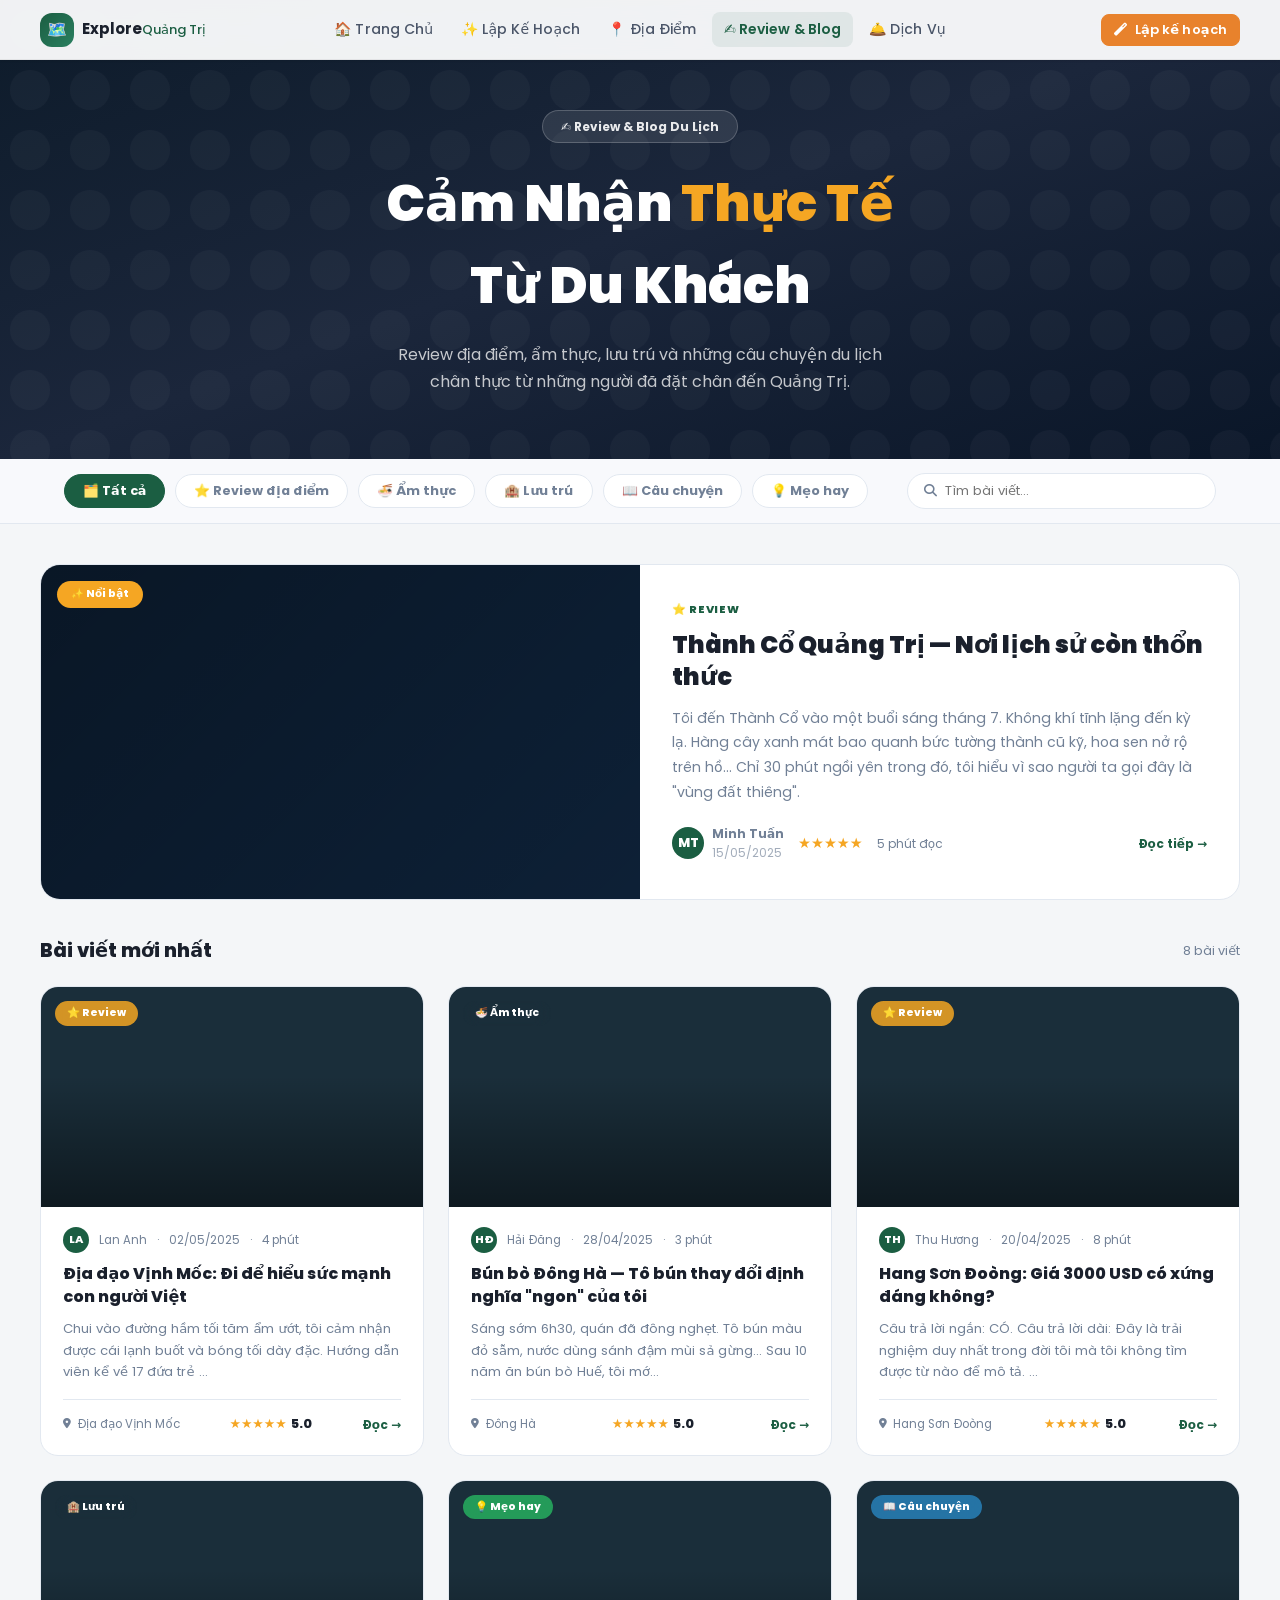
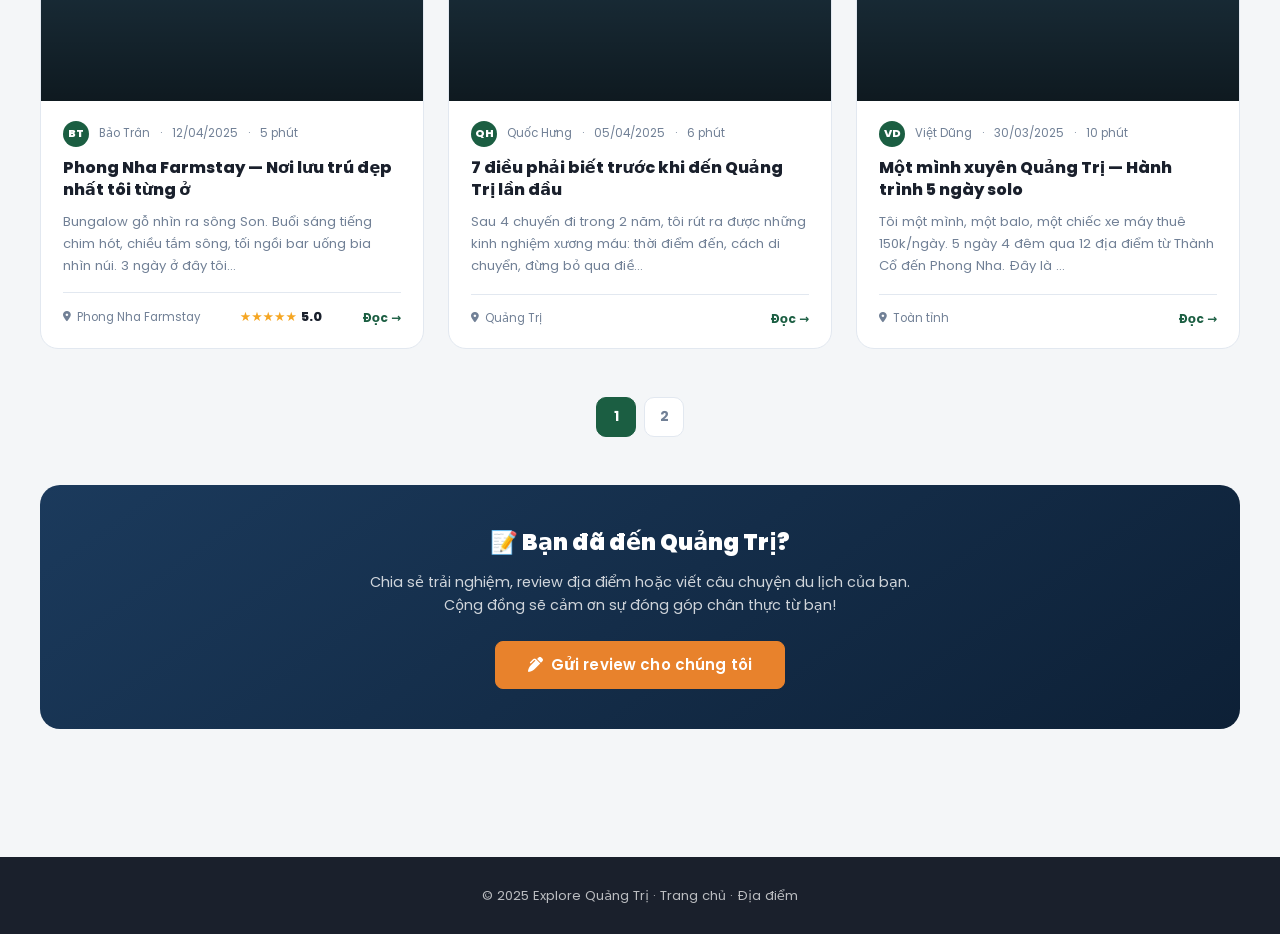
==== blog.html @ c4cea244 "version1" ====
<!DOCTYPE html>
<html lang="vi">
<head>
  <meta charset="UTF-8">
  <meta name="viewport" content="width=device-width, initial-scale=1.0">
  <title>Review & Blog Du Lịch Quảng Trị | Explore Quảng Trị</title>
  <meta name="description" content="Review thực tế và bài viết blog du lịch Quảng Trị: kinh nghiệm, cảm nhận địa điểm, ẩm thực, lưu trú từ du khách thực tế.">
  <link rel="stylesheet" href="https://cdnjs.cloudflare.com/ajax/libs/font-awesome/6.5.1/css/all.min.css">
  <link rel="stylesheet" href="css/style.css">
  <script src="js/navbar.js" defer></script>
  <style>
/* ── Page header ── */
.blog-hero {
  background: linear-gradient(160deg, #0d1b2a 0%, #1b263b 50%, #0a1628 100%);
  padding: 110px 0 64px; text-align: center; color: #fff; position: relative; overflow: hidden;
}
.blog-hero::before {
  content: ''; position: absolute; inset: 0;
  background: url("data:image/svg+xml,%3Csvg width='60' height='60' viewBox='0 0 60 60' xmlns='http://www.w3.org/2000/svg'%3E%3Cg fill='%23ffffff' fill-opacity='0.03'%3E%3Ccircle cx='30' cy='30' r='20'/%3E%3C/g%3E%3C/svg%3E");
}
.blog-hero-eyebrow {
  display: inline-flex; align-items: center; gap: 8px;
  background: rgba(255,255,255,.1); border: 1px solid rgba(255,255,255,.2);
  color: rgba(255,255,255,.9); padding: 6px 18px; border-radius: 100px;
  font-size: .75rem; font-weight: 700; margin-bottom: 20px; position: relative;
}
.blog-hero h1 { font-size: clamp(2rem, 5vw, 3.2rem); font-weight: 900; color: #fff; margin-bottom: 14px; position: relative; }
.blog-hero h1 em { font-style: normal; color: #f5a623; }
.blog-hero p { color: rgba(255,255,255,.75); font-size: 1rem; max-width: 520px; margin: 0 auto; line-height: 1.7; position: relative; }

/* ── Filter tabs ── */
.blog-filter-bar {
  position: sticky; top: 64px; z-index: 100;
  background: rgba(248,249,252,.97); backdrop-filter: blur(16px);
  border-bottom: 1px solid var(--c-border);
  padding: 14px 0;
}
.blog-filter-inner {
  display: flex; align-items: center; gap: 10px; flex-wrap: wrap;
  max-width: 1200px; margin: 0 auto; padding: 0 24px;
}
.blog-tab {
  padding: 7px 18px; border-radius: 100px;
  border: 1.5px solid var(--c-border); background: var(--c-surface);
  font-size: .8rem; font-weight: 700; color: var(--c-muted);
  cursor: pointer; font-family: var(--font); transition: all .18s;
}
.blog-tab:hover { border-color: var(--c-primary); color: var(--c-primary); }
.blog-tab.active { background: var(--c-primary); border-color: var(--c-primary); color: #fff; }
.blog-search {
  display: flex; align-items: center; gap: 8px;
  background: var(--c-surface); border: 1.5px solid var(--c-border);
  border-radius: 100px; padding: 7px 16px; margin-left: auto;
  min-width: 200px;
}
.blog-search i { color: var(--c-muted); font-size: .8rem; }
.blog-search input { border: none; background: none; outline: none; font-size: .82rem; font-family: var(--font); color: var(--c-text); width: 100%; }

/* ── Grid ── */
.blog-grid {
  display: grid;
  grid-template-columns: repeat(3, 1fr);
  gap: 24px;
}
@media (max-width:960px) { .blog-grid { grid-template-columns: repeat(2,1fr); } }
@media (max-width:560px)  { .blog-grid { grid-template-columns: 1fr; } }

/* ── Post card ── */
.blog-card {
  background: var(--c-surface); border-radius: 18px; overflow: hidden;
  border: 1.5px solid var(--c-border);
  display: flex; flex-direction: column;
  transition: transform .25s, box-shadow .25s, border-color .2s;
  cursor: pointer;
}
.blog-card:hover { transform: translateY(-5px); box-shadow: 0 16px 48px rgba(0,0,0,.12); border-color: var(--c-primary); }

.blog-card-img {
  position: relative; height: 220px; overflow: hidden; background: #1a2e3a;
}
.blog-card-img img {
  width: 100%; height: 100%; object-fit: cover;
  opacity: 0; transition: opacity .8s;
}
.blog-card-img img.loaded { opacity: 1; }
.blog-card-img .img-overlay {
  position: absolute; inset: 0;
  background: linear-gradient(to top, rgba(0,0,0,.45) 0%, transparent 60%);
}
.blog-card-type {
  position: absolute; top: 14px; left: 14px;
  font-size: .65rem; font-weight: 800; padding: 4px 12px; border-radius: 100px;
  backdrop-filter: blur(8px); color: #fff;
}
.blog-card-type.review { background: rgba(245,166,35,.85); }
.blog-card-type.blog   { background: rgba(41,128,185,.85); }
.blog-card-type.tip    { background: rgba(39,174,96,.85); }

.blog-card-body { padding: 20px 22px; flex: 1; display: flex; flex-direction: column; }
.blog-card-meta {
  display: flex; align-items: center; gap: 10px; margin-bottom: 10px;
  font-size: .72rem; color: var(--c-muted);
}
.blog-card-meta .author-avatar {
  width: 26px; height: 26px; border-radius: 50%;
  background: var(--c-primary); color: #fff;
  display: flex; align-items: center; justify-content: center;
  font-size: .7rem; font-weight: 800; flex-shrink: 0;
}
.blog-card-title { font-size: 1rem; font-weight: 800; line-height: 1.4; margin-bottom: 10px; color: var(--c-text); }
.blog-card-excerpt { font-size: .82rem; color: var(--c-muted); line-height: 1.65; flex: 1; }
.blog-card-footer {
  display: flex; align-items: center; justify-content: space-between;
  margin-top: 16px; padding-top: 14px; border-top: 1px solid var(--c-border);
}
.blog-card-dest {
  display: flex; align-items: center; gap: 6px;
  font-size: .72rem; color: var(--c-muted);
}
.blog-card-rating { display: flex; align-items: center; gap: 4px; }
.blog-card-stars { color: #f5a623; font-size: .8rem; }
.blog-card-score { font-size: .8rem; font-weight: 800; }
.blog-card-read { font-size: .75rem; font-weight: 700; color: var(--c-primary); }

/* ── Featured review (full-width) ── */
.blog-featured {
  background: var(--c-surface); border-radius: 20px; overflow: hidden;
  border: 1.5px solid var(--c-border); margin-bottom: 36px;
  display: grid; grid-template-columns: 1fr 1fr;
}
@media (max-width:680px) { .blog-featured { grid-template-columns: 1fr; } }
.blog-featured-img { position: relative; min-height: 320px; overflow: hidden; background: #0d2036; }
.blog-featured-img img { width: 100%; height: 100%; object-fit: cover; opacity: 0; transition: opacity .8s; }
.blog-featured-img img.loaded { opacity: 1; }
.blog-featured-img .img-overlay { position: absolute; inset: 0; background: linear-gradient(135deg, rgba(0,0,0,.3), transparent); }
.blog-featured-badge {
  position: absolute; top: 16px; left: 16px;
  background: #f5a623; color: #fff; font-size: .65rem; font-weight: 800;
  padding: 5px 14px; border-radius: 100px;
}
.blog-featured-body { padding: 36px 32px; display: flex; flex-direction: column; justify-content: center; }
.blog-featured-type { font-size: .7rem; font-weight: 800; color: var(--c-primary); text-transform: uppercase; letter-spacing: .06em; margin-bottom: 10px; }
.blog-featured-title { font-size: 1.5rem; font-weight: 900; line-height: 1.3; margin-bottom: 14px; }
.blog-featured-excerpt { font-size: .88rem; color: var(--c-muted); line-height: 1.75; margin-bottom: 20px; }
.blog-featured-meta { display: flex; align-items: center; gap: 14px; font-size: .75rem; color: var(--c-muted); }
.blog-featured-author { display: flex; align-items: center; gap: 8px; }
.blog-featured-author .av {
  width: 32px; height: 32px; border-radius: 50%;
  background: var(--c-primary); color: #fff;
  display: flex; align-items: center; justify-content: center;
  font-size: .8rem; font-weight: 800;
}
.blog-featured-stars { color: #f5a623; font-size: .9rem; }

/* ── Write review CTA ── */
.write-review-box {
  background: linear-gradient(145deg, #1b3a5c, #0d2036);
  border-radius: 20px; padding: 40px 36px; text-align: center; color: #fff;
  margin-top: 48px;
}
.write-review-box h3 { font-size: 1.4rem; font-weight: 900; margin-bottom: 10px; }
.write-review-box p { opacity: .8; font-size: .9rem; margin-bottom: 24px; line-height: 1.6; }
.write-review-box .btn { min-width: 180px; justify-content: center; }

/* ── Pagination ── */
.blog-pagination {
  display: flex; align-items: center; justify-content: center; gap: 8px;
  margin-top: 48px;
}
.page-btn {
  width: 40px; height: 40px; border-radius: 10px;
  border: 1.5px solid var(--c-border); background: var(--c-surface);
  font-size: .85rem; font-weight: 700; cursor: pointer;
  display: flex; align-items: center; justify-content: center;
  color: var(--c-muted); font-family: var(--font); transition: all .18s;
}
.page-btn:hover, .page-btn.active { background: var(--c-primary); border-color: var(--c-primary); color: #fff; }
  </style>
</head>
<body class="page-normal">


<!-- HERO -->
<div class="blog-hero">
  <div class="blog-hero-eyebrow">✍️ Review & Blog Du Lịch</div>
  <h1>Cảm Nhận <em>Thực Tế</em><br>Từ Du Khách</h1>
  <p>Review địa điểm, ẩm thực, lưu trú và những câu chuyện du lịch chân thực từ những người đã đặt chân đến Quảng Trị.</p>
</div>

<!-- FILTER BAR -->
<div class="blog-filter-bar">
  <div class="blog-filter-inner">
    <button class="blog-tab active" data-type="all">🗂️ Tất cả</button>
    <button class="blog-tab" data-type="review">⭐ Review địa điểm</button>
    <button class="blog-tab" data-type="food">🍜 Ẩm thực</button>
    <button class="blog-tab" data-type="stay">🏨 Lưu trú</button>
    <button class="blog-tab" data-type="blog">📖 Câu chuyện</button>
    <button class="blog-tab" data-type="tip">💡 Mẹo hay</button>
    <div class="blog-search">
      <i class="fas fa-search"></i>
      <input type="text" id="blogSearch" placeholder="Tìm bài viết...">
    </div>
  </div>
</div>

<!-- CONTENT -->
<div class="container section" style="padding-top:40px;">

  <!-- Featured -->
  <div class="blog-featured" id="blogFeatured"></div>

  <!-- Grid heading -->
  <div style="display:flex;align-items:center;justify-content:space-between;margin-bottom:20px;">
    <h2 style="font-size:1.2rem;font-weight:800;">Bài viết mới nhất</h2>
    <span id="blogCount" style="font-size:.8rem;color:var(--c-muted);"></span>
  </div>

  <!-- Grid -->
  <div class="blog-grid" id="blogGrid"></div>

  <!-- Pagination -->
  <div class="blog-pagination" id="blogPagination"></div>

  <!-- Write review CTA -->
  <div class="write-review-box">
    <h3>📝 Bạn đã đến Quảng Trị?</h3>
    <p>Chia sẻ trải nghiệm, review địa điểm hoặc viết câu chuyện du lịch của bạn.<br>Cộng đồng sẽ cảm ơn sự đóng góp chân thực từ bạn!</p>
    <a href="https://zalo.me/0337788044" target="_blank" class="btn btn-accent btn-lg">
      <i class="fas fa-pen-alt"></i> Gửi review cho chúng tôi
    </a>
  </div>
</div>

<!-- FOOTER -->
<footer style="background:var(--c-text);color:rgba(255,255,255,.7);text-align:center;padding:28px;font-size:.82rem;margin-top:48px;">
  <div>© 2025 Explore Quảng Trị ·
    <a href="index.html" style="color:rgba(255,255,255,.7);">Trang chủ</a> ·
    <a href="destinations.html" style="color:rgba(255,255,255,.7);">Địa điểm</a>
  </div>
</footer>

<script src="js/data.js"></script>
<script>
// ── Sample blog/review data ───────────────────────────────
const POSTS = [
  {
    id: 1, type: 'review', featured: true,
    title: 'Thành Cổ Quảng Trị — Nơi lịch sử còn thổn thức',
    excerpt: 'Tôi đến Thành Cổ vào một buổi sáng tháng 7. Không khí tĩnh lặng đến kỳ lạ. Hàng cây xanh mát bao quanh bức tường thành cũ kỹ, hoa sen nở rộ trên hồ... Chỉ 30 phút ngồi yên trong đó, tôi hiểu vì sao người ta gọi đây là "vùng đất thiêng".',
    dest: 'Thành Cổ Quảng Trị', destId: 1,
    author: 'Minh Tuấn', authorInitial: 'MT',
    date: '15/05/2025', readTime: '5 phút',
    rating: 5,
    img: 'https://images.unsplash.com/photo-1578662996442-48f60103fc96?w=800&q=80',
    tags: ['lịch sử', 'tâm linh', 'quảng trị'],
  },
  {
    id: 2, type: 'review', featured: false,
    title: 'Địa đạo Vịnh Mốc: Đi để hiểu sức mạnh con người Việt',
    excerpt: 'Chui vào đường hầm tối tăm ẩm ướt, tôi cảm nhận được cái lạnh buốt và bóng tối dày đặc. Hướng dẫn viên kể về 17 đứa trẻ được sinh ra ở đây — tôi không kiềm được xúc động.',
    dest: 'Địa đạo Vịnh Mốc', destId: 3,
    author: 'Lan Anh', authorInitial: 'LA',
    date: '02/05/2025', readTime: '4 phút',
    rating: 5,
    img: 'https://images.unsplash.com/photo-1559827260-dc66d52bef19?w=800&q=80',
    tags: ['địa đạo', 'chiến tranh', 'lịch sử'],
  },
  {
    id: 3, type: 'food', featured: false,
    title: 'Bún bò Đông Hà — Tô bún thay đổi định nghĩa "ngon" của tôi',
    excerpt: 'Sáng sớm 6h30, quán đã đông nghẹt. Tô bún màu đỏ sẫm, nước dùng sánh đậm mùi sả gừng... Sau 10 năm ăn bún bò Huế, tôi mới biết Quảng Trị có phong cách riêng ngon không kém.',
    dest: 'Đông Hà', destId: null,
    author: 'Hải Đăng', authorInitial: 'HĐ',
    date: '28/04/2025', readTime: '3 phút',
    rating: 5,
    img: 'https://images.unsplash.com/photo-1569050467447-ce54b3bbc37d?w=800&q=80',
    tags: ['ẩm thực', 'bún bò', 'đông hà'],
  },
  {
    id: 4, type: 'review', featured: false,
    title: 'Hang Sơn Đoòng: Giá 3000 USD có xứng đáng không?',
    excerpt: 'Câu trả lời ngắn: CÓ. Câu trả lời dài: Đây là trải nghiệm duy nhất trong đời tôi mà tôi không tìm được từ nào để mô tả. Khi đứng dưới "mây trong lòng đất" nhìn lên lỗ thủng trần hang — tôi khóc.',
    dest: 'Hang Sơn Đoòng', destId: 19,
    author: 'Thu Hương', authorInitial: 'TH',
    date: '20/04/2025', readTime: '8 phút',
    rating: 5,
    img: 'https://images.unsplash.com/photo-1518173946687-a4c8892bbd9f?w=800&q=80',
    tags: ['sơn đoòng', 'hang động', 'quảng bình'],
  },
  {
    id: 5, type: 'stay', featured: false,
    title: 'Phong Nha Farmstay — Nơi lưu trú đẹp nhất tôi từng ở',
    excerpt: 'Bungalow gỗ nhìn ra sông Son. Buổi sáng tiếng chim hót, chiều tắm sông, tối ngồi bar uống bia nhìn núi. 3 ngày ở đây tôi quên mất mình đang "đi du lịch" — cảm giác như về nhà.',
    dest: 'Phong Nha Farmstay', destId: 17,
    author: 'Bảo Trân', authorInitial: 'BT',
    date: '12/04/2025', readTime: '5 phút',
    rating: 5,
    img: 'https://images.unsplash.com/photo-1464822759023-fed622ff2c3b?w=800&q=80',
    tags: ['lưu trú', 'ecolodge', 'phong nha'],
  },
  {
    id: 6, type: 'tip', featured: false,
    title: '7 điều phải biết trước khi đến Quảng Trị lần đầu',
    excerpt: 'Sau 4 chuyến đi trong 2 năm, tôi rút ra được những kinh nghiệm xương máu: thời điểm đến, cách di chuyển, đừng bỏ qua điều gì, và quan trọng nhất — hãy thuê hướng dẫn viên địa phương.',
    dest: 'Quảng Trị', destId: null,
    author: 'Quốc Hưng', authorInitial: 'QH',
    date: '05/04/2025', readTime: '6 phút',
    rating: null,
    img: 'https://images.unsplash.com/photo-1506905925346-21bda4d32df4?w=800&q=80',
    tags: ['mẹo', 'kinh nghiệm', 'lần đầu'],
  },
  {
    id: 7, type: 'blog', featured: false,
    title: 'Một mình xuyên Quảng Trị — Hành trình 5 ngày solo',
    excerpt: 'Tôi một mình, một balo, một chiếc xe máy thuê 150k/ngày. 5 ngày 4 đêm qua 12 địa điểm từ Thành Cổ đến Phong Nha. Đây là câu chuyện của tôi.',
    dest: 'Toàn tỉnh', destId: null,
    author: 'Việt Dũng', authorInitial: 'VD',
    date: '30/03/2025', readTime: '10 phút',
    rating: null,
    img: 'https://images.unsplash.com/photo-1519046904884-53103b34b206?w=800&q=80',
    tags: ['solo travel', 'xe máy', 'hành trình'],
  },
  {
    id: 8, type: 'review', featured: false,
    title: 'Biển Cửa Tùng buổi sáng — Đẹp hơn mọi bức ảnh',
    excerpt: 'Tôi đến lúc 5h45 sáng. Bầu trời còn chưa sáng hẳn. Cát hồng nhạt, sóng êm, tuyệt không một bóng người. Đó là 45 phút yên bình nhất tôi từng có trong một chuyến du lịch.',
    dest: 'Biển Cửa Tùng', destId: 10,
    author: 'Ngọc Mai', authorInitial: 'NM',
    date: '22/03/2025', readTime: '3 phút',
    rating: 5,
    img: 'https://images.unsplash.com/photo-1507525428034-b723cf961d3e?w=800&q=80',
    tags: ['biển', 'cửa tùng', 'bình minh'],
  },
  {
    id: 9, type: 'food', featured: false,
    title: 'Hải sản Cửa Việt — Tươi ngon theo đúng nghĩa đen',
    excerpt: 'Con tôm vừa ra khỏi lồng là đã lên bàn. Cua ghẹ giá rẻ bằng 1/3 Hà Nội. Ăn xong mà tay còn dính mùi biển thơm phức — đó mới là hải sản thật sự.',
    dest: 'Cửa Việt', destId: null,
    author: 'Thanh Bình', authorInitial: 'TB',
    date: '15/03/2025', readTime: '4 phút',
    rating: 5,
    img: 'https://images.unsplash.com/photo-1533777857889-4be7c70b33f7?w=800&q=80',
    tags: ['hải sản', 'cửa việt', 'ẩm thực'],
  },
];

const TYPE_LABELS = {
  review: '⭐ Review', food: '🍜 Ẩm thực',
  stay: '🏨 Lưu trú', blog: '📖 Câu chuyện', tip: '💡 Mẹo hay',
};

let activeType = 'all', searchQ = '', currentPage = 1;
const PER_PAGE = 6;

function getFiltered() {
  let posts = POSTS.filter(p => !p.featured || activeType !== 'all'); // featured shown separately
  if (activeType !== 'all') posts = POSTS.filter(p => p.type === activeType);
  if (searchQ) posts = posts.filter(p =>
    p.title.toLowerCase().includes(searchQ) ||
    p.excerpt.toLowerCase().includes(searchQ) ||
    p.dest.toLowerCase().includes(searchQ) ||
    p.tags.some(t => t.includes(searchQ))
  );
  return posts;
}

function renderFeatured() {
  const featured = POSTS.find(p => p.featured && (activeType === 'all' || p.type === activeType));
  const el = document.getElementById('blogFeatured');
  if (!featured || searchQ) { el.hidden = true; return; }
  el.hidden = false;
  el.onclick = () => location.href = `post.html?id=${featured.id}`;
  el.style.cursor = 'pointer';
  el.innerHTML = `
    <div class="blog-featured-img">
      <img src="${featured.img}" alt="${featured.title}" loading="lazy" onload="this.classList.add('loaded')" onerror="this.remove()">
      <div class="img-overlay"></div>
      <div class="blog-featured-badge">✨ Nổi bật</div>
    </div>
    <div class="blog-featured-body">
      <div class="blog-featured-type">${TYPE_LABELS[featured.type] || featured.type}</div>
      <h2 class="blog-featured-title">${featured.title}</h2>
      <p class="blog-featured-excerpt">${featured.excerpt}</p>
      <div class="blog-featured-meta">
        <div class="blog-featured-author">
          <div class="av">${featured.authorInitial}</div>
          <div><strong>${featured.author}</strong><br><span style="opacity:.65;">${featured.date}</span></div>
        </div>
        ${featured.rating ? `<div class="blog-featured-stars">${'★'.repeat(featured.rating)}</div>` : ''}
        <span>${featured.readTime} đọc</span>
        <a href="post.html?id=${featured.id}" style="margin-left:auto;color:var(--c-primary);font-weight:700;">Đọc tiếp →</a>
      </div>
    </div>`;
}

function renderGrid() {
  const list = getFiltered();
  const nonFeatured = activeType === 'all' ? list.filter(p => !p.featured) : list;
  const total = nonFeatured.length;
  const paged = nonFeatured.slice((currentPage-1)*PER_PAGE, currentPage*PER_PAGE);

  document.getElementById('blogCount').textContent = `${total} bài viết`;

  const grid = document.getElementById('blogGrid');
  grid.innerHTML = paged.map(p => `
    <a class="blog-card" href="post.html?id=${p.id}" style="text-decoration:none;color:inherit;">
      <div class="blog-card-img">
        <img src="${p.img}" alt="" loading="lazy" onload="this.classList.add('loaded')" onerror="this.remove()">
        <div class="img-overlay"></div>
        <span class="blog-card-type ${p.type}">${TYPE_LABELS[p.type] || p.type}</span>
      </div>
      <div class="blog-card-body">
        <div class="blog-card-meta">
          <div class="author-avatar">${p.authorInitial}</div>
          <span>${p.author}</span>
          <span>·</span>
          <span>${p.date}</span>
          <span>·</span>
          <span>${p.readTime}</span>
        </div>
        <h3 class="blog-card-title">${p.title}</h3>
        <p class="blog-card-excerpt">${p.excerpt.slice(0,120)}…</p>
        <div class="blog-card-footer">
          <div class="blog-card-dest"><i class="fas fa-map-marker-alt" style="font-size:.65rem;"></i> ${p.dest}</div>
          ${p.rating ? `<div class="blog-card-rating"><span class="blog-card-stars">${'★'.repeat(p.rating)}</span><span class="blog-card-score">${p.rating}.0</span></div>` : ''}
          <span class="blog-card-read">Đọc →</span>
        </div>
      </div>
    </a>`).join('') ||
    `<div style="grid-column:1/-1;text-align:center;padding:60px;color:var(--c-muted);">
      <div style="font-size:2.5rem;margin-bottom:12px;">🔍</div>
      <p>Không tìm thấy bài viết phù hợp</p>
    </div>`;

  // Pagination
  const pages = Math.ceil(total / PER_PAGE);
  const pag = document.getElementById('blogPagination');
  pag.innerHTML = pages > 1 ? Array.from({length:pages},(_,i)=>
    `<button class="page-btn ${currentPage===i+1?'active':''}" onclick="goPage(${i+1})">${i+1}</button>`
  ).join('') : '';
}

function goPage(n) { currentPage = n; renderGrid(); window.scrollTo({top: document.getElementById('blogGrid').offsetTop - 120, behavior:'smooth'}); }

function render() { renderFeatured(); renderGrid(); }

// Init
document.addEventListener('DOMContentLoaded', () => {
  render();

  document.querySelectorAll('.blog-tab').forEach(btn => {
    btn.addEventListener('click', () => {
      document.querySelectorAll('.blog-tab').forEach(b => b.classList.remove('active'));
      btn.classList.add('active');
      activeType = btn.dataset.type;
      currentPage = 1;
      render();
    });
  });

  let debounce;
  document.getElementById('blogSearch').addEventListener('input', e => {
    clearTimeout(debounce);
    debounce = setTimeout(() => {
      searchQ = e.target.value.trim().toLowerCase();
      currentPage = 1;
      render();
    }, 250);
  });
});
</script>
</body>
</html>
---- css/style.css ----
/* ============================================================
   EXPLORE QUẢNG TRỊ — Design System v2
   Font: Poppins | Map-centric | Glassmorphism
   ============================================================ */

/* ── Google Fonts ── */
@import url('https://fonts.googleapis.com/css2?family=Poppins:ital,wght@0,300;0,400;0,500;0,600;0,700;0,800;1,400&display=swap');

/* ── Backward-compat aliases (for older page inline styles) ── */
:root {
  --primary:       var(--c-primary);
  --primary-dark:  var(--c-primary-dark);
  --primary-light: var(--c-primary-light);
  --accent:        var(--c-accent);
  --accent-light:  var(--c-accent-light);
  --danger:        var(--c-danger);
  --text:          var(--c-text);
  --text-muted:    var(--c-muted);
  --bg:            var(--c-bg);
  --bg-card:       var(--c-surface);
  --border:        var(--c-border);
  --shadow-sm:     var(--sh-xs);
  --shadow-md:     var(--sh);
  --shadow-lg:     var(--sh-lg);
  --radius:        var(--r);
  --radius-sm:     var(--r-sm);
  --radius-lg:     var(--r-lg);
  --font-head:     var(--font);
  --font-body:     var(--font);
  --transition:    calc(var(--t)) var(--ease);
}

/* ── Design Tokens ── */
:root {
  /* Brand Colors */
  --c-primary:       #1B5E42;
  --c-primary-dark:  #134434;
  --c-primary-light: #2A8060;
  --c-primary-faint: rgba(27, 94, 66, 0.08);
  --c-accent:        #E8822C;
  --c-accent-dark:   #C96A1A;
  --c-accent-light:  #F59D4A;
  --c-accent-faint:  rgba(232, 130, 44, 0.1);
  --c-blue:          #1565C0;
  --c-danger:        #C62828;
  --c-success:       #2E7D32;
  --c-warning:       #F57F17;

  /* Category marker colors */
  --c-history:   #7B3F00;
  --c-nature:    #1B5E20;
  --c-beach:     #0D47A1;
  --c-religion:  #4A148C;
  --c-food:      #B71C1C;
  --c-stay:      #004D40;
  --c-transport: #37474F;
  --c-service:   #263238;

  /* Surfaces */
  --c-bg:        #F4F6F8;
  --c-surface:   #FFFFFF;
  --c-surface-2: #F0F2F5;
  --c-border:    #E2E8F0;
  --c-border-2:  rgba(0, 0, 0, 0.06);

  /* Text */
  --c-text:      #1A202C;
  --c-text-2:    #4A5568;
  --c-muted:     #718096;
  --c-faint:     #A0AEC0;

  /* Glass effect */
  --glass:        rgba(255, 255, 255, 0.94);
  --glass-dark:   rgba(26, 32, 44, 0.85);
  --glass-border: rgba(255, 255, 255, 0.7);
  --backdrop:     blur(20px) saturate(200%);

  /* Typography */
  --font: 'Poppins', 'Segoe UI', system-ui, sans-serif;

  /* Sizing */
  --navbar-h:  60px;
  --sidebar-w: 360px;
  --detail-w:  400px;
  --r-xs: 4px;
  --r-sm: 8px;
  --r:    12px;
  --r-lg: 16px;
  --r-xl: 24px;
  --r-full: 9999px;

  /* 8px spacing grid */
  --sp-1:  4px;   --sp-2:  8px;   --sp-3: 12px;
  --sp-4: 16px;   --sp-5: 20px;   --sp-6: 24px;
  --sp-8: 32px;   --sp-10: 40px;  --sp-12: 48px;
  --sp-16: 64px;  --sp-20: 80px;  --sp-24: 96px;

  /* Button heights (standard: sm=32 md=40 lg=48) */
  --btn-h-sm: 32px;
  --btn-h-md: 40px;
  --btn-h-lg: 48px;

  /* Shadows */
  --sh-xs: 0 1px 3px rgba(0,0,0,.06), 0 1px 2px rgba(0,0,0,.04);
  --sh-sm: 0 2px 8px rgba(0,0,0,.08), 0 1px 3px rgba(0,0,0,.05);
  --sh:    0 4px 16px rgba(0,0,0,.10), 0 2px 6px rgba(0,0,0,.06);
  --sh-lg: 0 10px 36px rgba(0,0,0,.13), 0 4px 12px rgba(0,0,0,.07);
  --sh-xl: 0 20px 60px rgba(0,0,0,.18), 0 8px 20px rgba(0,0,0,.10);

  /* Transitions */
  --ease:      cubic-bezier(.4, 0, .2, 1);
  --ease-out:  cubic-bezier(0, 0, .2, 1);
  --ease-spring: cubic-bezier(.34, 1.56, .64, 1);
  --t-fast:  160ms;
  --t:       240ms;
  --t-slow:  380ms;
}

/* ── Reset ── */
*, *::before, *::after { box-sizing: border-box; margin: 0; padding: 0; }
html { font-size: 16px; -webkit-font-smoothing: antialiased; -moz-osx-font-smoothing: grayscale; scroll-behavior: smooth; }
body { font-family: var(--font); color: var(--c-text); background: var(--c-bg); line-height: 1.6; font-size: 0.9375rem; }
a { color: var(--c-primary); text-decoration: none; }
img { display: block; max-width: 100%; }
button { font-family: var(--font); cursor: pointer; }
input { font-family: var(--font); }

/* ── Scrollbar ── */
::-webkit-scrollbar { width: 5px; height: 5px; }
::-webkit-scrollbar-track { background: transparent; }
::-webkit-scrollbar-thumb { background: var(--c-border); border-radius: 99px; }
::-webkit-scrollbar-thumb:hover { background: var(--c-faint); }

/* ── Typography Scale ── */
.t-xs   { font-size: .72rem; }
.t-sm   { font-size: .8rem;  }
.t-base { font-size: .867rem; }
.t-md   { font-size: 1rem;   }
.t-lg   { font-size: 1.133rem; }
.t-xl   { font-size: 1.267rem; }
.t-2xl  { font-size: 1.467rem; }
.t-3xl  { font-size: 1.733rem; }
.fw-3 { font-weight: 300; }
.fw-4 { font-weight: 400; }
.fw-5 { font-weight: 500; }
.fw-6 { font-weight: 600; }
.fw-7 { font-weight: 700; }
.fw-8 { font-weight: 800; }
.lh-tight  { line-height: 1.2; }
.lh-snug   { line-height: 1.4; }
.lh-normal { line-height: 1.6; }
.lh-loose  { line-height: 1.8; }
.text-muted   { color: var(--c-muted); }
.text-faint   { color: var(--c-faint); }
.text-primary { color: var(--c-primary); }
.text-accent  { color: var(--c-accent); }
.text-center  { text-align: center; }
.clamp-2 { display: -webkit-box; -webkit-line-clamp: 2; -webkit-box-orient: vertical; overflow: hidden; }
.clamp-3 { display: -webkit-box; -webkit-line-clamp: 3; -webkit-box-orient: vertical; overflow: hidden; }

/* ── Spacing helpers ── */
.gap-1{gap:6px}.gap-2{gap:10px}.gap-3{gap:16px}.gap-4{gap:24px}
.mt-1{margin-top:6px}.mt-2{margin-top:12px}.mt-3{margin-top:20px}.mt-4{margin-top:32px}
.mb-1{margin-bottom:6px}.mb-2{margin-bottom:12px}.mb-3{margin-bottom:20px}

/* ── Layout ── */
.flex { display: flex; }
.flex-col { display: flex; flex-direction: column; }
.items-center { align-items: center; }
.justify-between { justify-content: space-between; }
.justify-center { justify-content: center; }
.flex-1 { flex: 1; }
.min-w-0 { min-width: 0; }
.hidden { display: none !important; }
.sr-only { position: absolute; width: 1px; height: 1px; overflow: hidden; clip: rect(0,0,0,0); }

/* ── Glass Panel ── */
.glass {
  background: var(--glass);
  backdrop-filter: var(--backdrop);
  -webkit-backdrop-filter: var(--backdrop);
  border: 1px solid var(--glass-border);
}
.glass-dark {
  background: var(--glass-dark);
  backdrop-filter: var(--backdrop);
  -webkit-backdrop-filter: var(--backdrop);
  border: 1px solid rgba(255,255,255,.12);
  color: #fff;
}

/* ── Buttons — standard height system ── */
/* md=40px default | sm=32px | lg=48px */
.btn {
  display: inline-flex; align-items: center; justify-content: center; gap: var(--sp-2);
  font-family: var(--font); font-weight: 600; font-size: 0.875rem; /* 14px */
  min-height: var(--btn-h-md);          /* 40px */
  padding: 0 var(--sp-5);               /* 0 20px */
  border-radius: var(--r-sm); border: 1.5px solid transparent;
  cursor: pointer; transition: all var(--t) var(--ease); white-space: nowrap;
  letter-spacing: .15px; line-height: 1;
}
.btn-primary { background: var(--c-primary); color: #fff; border-color: var(--c-primary); }
.btn-primary:hover { background: var(--c-primary-dark); border-color: var(--c-primary-dark); transform: translateY(-1px); box-shadow: 0 4px 16px rgba(27,94,66,.3); }
.btn-accent  { background: var(--c-accent); color: #fff; border-color: var(--c-accent); }
.btn-accent:hover  { background: var(--c-accent-dark); border-color: var(--c-accent-dark); transform: translateY(-1px); box-shadow: 0 4px 16px rgba(232,130,44,.3); }
.btn-outline { background: transparent; color: var(--c-primary); border-color: var(--c-border); }
.btn-outline:hover { border-color: var(--c-primary); background: var(--c-primary-faint); }
.btn-ghost   { background: rgba(255,255,255,.12); color: #fff; border-color: rgba(255,255,255,.25); }
.btn-ghost:hover   { background: rgba(255,255,255,.22); }
/* Size variants */
.btn-sm { min-height: var(--btn-h-sm); padding: 0 var(--sp-3); font-size: 0.8125rem; } /* 32px */
.btn-lg { min-height: var(--btn-h-lg); padding: 0 var(--sp-8); font-size: 0.9375rem; } /* 48px */
/* Icon-only buttons */
.btn-icon    { padding: 0; width: var(--btn-h-md); min-height: var(--btn-h-md); border-radius: 50%; }
.btn-icon-sm { padding: 0; width: var(--btn-h-sm); min-height: var(--btn-h-sm); border-radius: 50%; }

/* ── Badge / Tag ── */
.badge {
  display: inline-flex; align-items: center; gap: 4px;
  padding: 3px 10px; border-radius: var(--r-full);
  font-size: .7rem; font-weight: 600; letter-spacing: .3px;
}
.badge-primary { background: var(--c-primary-faint); color: var(--c-primary); }
.badge-accent  { background: var(--c-accent-faint); color: var(--c-accent); }
.badge-hot     { background: linear-gradient(135deg, #FF6B35, #E8282C); color: #fff; }
.badge-free    { background: rgba(46,125,50,.1); color: #2E7D32; }
.tag {
  display: inline-block; padding: 2px 9px; border-radius: var(--r-full);
  border: 1px solid var(--c-border); font-size: .68rem; color: var(--c-muted);
  transition: all var(--t-fast) var(--ease); cursor: default;
}
.tag:hover { background: var(--c-primary); color: #fff; border-color: var(--c-primary); }

/* ── Star Rating ── */
.stars { color: #F59E0B; letter-spacing: 1px; }
.rating-row { display: flex; align-items: center; gap: 5px; font-size: .78rem; }
.rating-score { font-weight: 700; font-size: .86rem; color: var(--c-text); }
.rating-count { color: var(--c-muted); }

/* ── Form Elements — height 40px standard ── */
.input-field {
  width: 100%; min-height: var(--btn-h-md); padding: 0 14px; border-radius: var(--r-sm);
  border: 1.5px solid var(--c-border); background: var(--c-surface);
  font-family: var(--font); font-size: 0.875rem; color: var(--c-text);
  outline: none; transition: border-color var(--t) var(--ease);
}
.input-field::placeholder { color: var(--c-faint); }
.input-field:focus { border-color: var(--c-primary); box-shadow: 0 0 0 3px rgba(27,94,66,.1); }

/* ─────────────────────────────────────────────
   NAVBAR
   ───────────────────────────────────────────── */
/* ═══════════════════════════════════════════════════════
   NAVBAR
   Layout: [Brand] ← auto → [Links centered] ← auto → [CTA] [☰]
   Full-width background, content constrained ≤ 1200px
   ═══════════════════════════════════════════════════════ */
.navbar {
  position: fixed; top: 0; left: 0; right: 0; z-index: 900;
  height: var(--navbar-h); /* 60px */
  background: var(--glass); backdrop-filter: var(--backdrop); -webkit-backdrop-filter: var(--backdrop);
  border-bottom: 1px solid var(--c-border-2);
  display: grid; grid-template-columns: 1fr auto 1fr; align-items: center;
  padding: 0 max(var(--sp-6), calc((100% - 1200px) / 2));
  box-shadow: var(--sh-xs);
}
.navbar-brand { display: flex; align-items: center; gap: var(--sp-2); flex-shrink: 0; justify-self: start; }
.navbar-logo {
  width: 34px; height: 34px; border-radius: var(--r);
  background: linear-gradient(135deg, var(--c-primary), var(--c-primary-light));
  display: flex; align-items: center; justify-content: center;
  font-size: 1rem; flex-shrink: 0;
}
.navbar-name {
  font-size: 0.9375rem; font-weight: 700; color: var(--c-text); line-height: 1.25;
}
.navbar-name span { color: var(--c-primary); font-size: 0.8125rem; font-weight: 500; }
.navbar-name small { display: block; font-size: .65rem; font-weight: 400; color: var(--c-muted); }

.navbar-nav {
  display: flex; align-items: center;
  gap: var(--sp-1); /* 4px between links */
}
.nav-link {
  padding: var(--sp-2) var(--sp-3); /* 8px 12px → height ≈ 36px */
  border-radius: var(--r-sm);
  font-size: 0.875rem; font-weight: 500; color: var(--c-text-2);
  transition: all var(--t-fast) var(--ease); letter-spacing: .1px;
  line-height: 1.4; white-space: nowrap;
}
.nav-link:hover  { color: var(--c-primary); background: var(--c-primary-faint); }
.nav-link.active { color: var(--c-primary); font-weight: 600; background: var(--c-primary-faint); }

.navbar-right { display: flex; align-items: center; gap: 8px; justify-self: end; }
.navbar-cta   { flex-shrink: 0; }
.navbar-spacer { flex: 1; }  /* legacy compat */
.navbar-actions { display: flex; align-items: center; gap: 8px; }

/* Scrolled state — stronger shadow + slight opacity increase */
.navbar.scrolled {
  background: rgba(255,255,255,.98);
  box-shadow: 0 1px 0 var(--c-border), var(--sh-sm);
}

/* Hamburger — 40px touch target */
.hamburger {
  display: none; flex-direction: column; gap: 5px;
  width: 40px; height: 40px; border-radius: var(--r-sm);
  align-items: center; justify-content: center;
  cursor: pointer; flex-shrink: 0;
  transition: background var(--t-fast) var(--ease);
}
.hamburger:hover { background: var(--c-bg); }
.hamburger span {
  width: 20px; height: 2px; background: var(--c-text);
  border-radius: 2px; transition: all var(--t) var(--ease);
  display: block;
}

/* ─────────────────────────────────────────────
   MAP-CENTRIC LAYOUT
   ───────────────────────────────────────────── */
.app-layout {
  position: fixed; top: var(--navbar-h); left: 0; right: 0; bottom: 0;
  display: flex; overflow: hidden;
}

/* ── Sidebar ── */
.sidebar {
  width: var(--sidebar-w); flex-shrink: 0;
  background: var(--c-surface);
  border-right: 1px solid var(--c-border);
  display: flex; flex-direction: column;
  overflow: hidden;
  transition: width var(--t-slow) var(--ease), box-shadow var(--t) var(--ease);
  position: relative; z-index: 100;
  box-shadow: var(--sh-sm);
}
.sidebar.collapsed { width: 0; border-right-color: transparent; }

.sidebar-header {
  padding: 14px 16px 10px; flex-shrink: 0;
  border-bottom: 1px solid var(--c-border);
  background: var(--c-surface);
}

.sidebar-search {
  position: relative; display: flex; align-items: center;
  background: var(--c-bg); border-radius: var(--r-sm);
  border: 1.5px solid var(--c-border);
  transition: border-color var(--t) var(--ease);
}
.sidebar-search:focus-within { border-color: var(--c-primary); box-shadow: 0 0 0 3px rgba(27,94,66,.1); }
.sidebar-search-icon { padding: 0 10px; color: var(--c-muted); font-size: .9rem; flex-shrink: 0; }
.sidebar-search input {
  flex: 1; padding: 9px 10px 9px 0; background: transparent; border: none;
  font-family: var(--font); font-size: .8rem; color: var(--c-text); outline: none;
}
.sidebar-search input::placeholder { color: var(--c-faint); }
.sidebar-search-clear {
  width: 28px; height: 28px; border-radius: 50%; background: none; border: none;
  color: var(--c-muted); font-size: .8rem; display: flex; align-items: center; justify-content: center;
  cursor: pointer; margin-right: 4px; transition: background var(--t-fast) var(--ease);
}
.sidebar-search-clear:hover { background: var(--c-bg); color: var(--c-text); }

.sidebar-filters { display: flex; gap: 6px; flex-wrap: wrap; margin-top: 10px; }
.filter-chip {
  display: inline-flex; align-items: center; gap: 4px;
  padding: 4px 10px; border-radius: var(--r-full);
  border: 1.5px solid var(--c-border); background: var(--c-surface);
  font-size: .7rem; font-weight: 600; color: var(--c-muted);
  cursor: pointer; transition: all var(--t-fast) var(--ease); flex-shrink: 0;
}
.filter-chip:hover { border-color: var(--c-primary); color: var(--c-primary); background: var(--c-primary-faint); }
.filter-chip.active { background: var(--c-primary); color: #fff; border-color: var(--c-primary); }
.filter-chip .chip-count {
  font-size: .6rem; background: rgba(255,255,255,.25); padding: 0 5px;
  border-radius: var(--r-full); margin-left: 1px;
}
.filter-chip.active .chip-count { background: rgba(255,255,255,.25); }

.sidebar-meta {
  padding: 8px 16px; font-size: .72rem; color: var(--c-muted);
  border-bottom: 1px solid var(--c-border); display: flex; align-items: center; justify-content: space-between;
  background: var(--c-bg);
}

.sidebar-list { flex: 1; overflow-y: auto; }

/* ── Destination list item ── */
.place-item {
  display: flex; align-items: center; gap: 12px;
  padding: 11px 16px; cursor: pointer; position: relative;
  border-bottom: 1px solid var(--c-border-2);
  transition: background var(--t-fast) var(--ease);
}
.place-item:hover { background: var(--c-bg); }
.place-item.active { background: var(--c-primary-faint); }
.place-item.active::before {
  content: ''; position: absolute; left: 0; top: 0; bottom: 0;
  width: 3px; background: var(--c-primary); border-radius: 0 2px 2px 0;
}
.place-item-icon {
  width: 40px; height: 40px; border-radius: var(--r-sm); flex-shrink: 0;
  display: flex; align-items: center; justify-content: center;
  font-size: 1.2rem; background: var(--c-bg);
}
.place-item-body { flex: 1; min-width: 0; }
.place-item-name { font-size: .8rem; font-weight: 600; color: var(--c-text); line-height: 1.3; }
.place-item-sub  { font-size: .68rem; color: var(--c-muted); margin-top: 2px; }
.place-item-meta { display: flex; align-items: center; gap: 6px; margin-top: 3px; }
.place-item-badge {
  font-size: .6rem; font-weight: 700; padding: 1px 6px;
  border-radius: var(--r-full); background: var(--c-primary-faint); color: var(--c-primary);
}
.place-item-badge.hot { background: rgba(255,75,43,.1); color: #D32F2F; }
.place-item-right { flex-shrink: 0; text-align: right; }
.place-item-rating { font-size: .7rem; font-weight: 700; color: var(--c-text); display: flex; align-items: center; gap: 2px; }
.place-item-rating .star { color: #F59E0B; font-size: .65rem; }
.place-item-duration { font-size: .62rem; color: var(--c-muted); margin-top: 2px; }

/* ── Sidebar toggle button ── */
.sidebar-toggle-btn {
  position: absolute; top: 50%; right: -16px; transform: translateY(-50%);
  width: 32px; height: 48px; background: var(--c-surface);
  border: 1px solid var(--c-border); border-left: none;
  border-radius: 0 var(--r-sm) var(--r-sm) 0;
  display: flex; align-items: center; justify-content: center;
  cursor: pointer; z-index: 200; box-shadow: var(--sh-xs);
  color: var(--c-muted); font-size: .7rem;
  transition: all var(--t) var(--ease);
}
.sidebar-toggle-btn:hover { background: var(--c-primary); color: #fff; border-color: var(--c-primary); }

/* ─────────────────────────────────────────────
   MAP AREA
   ───────────────────────────────────────────── */
.map-area {
  flex: 1; position: relative; overflow: hidden;
}
#map { position: absolute; inset: 0; }

/* ── Search overlay on map ── */
.map-search-overlay {
  position: absolute; top: 14px; left: 50%;
  transform: translateX(-50%);
  z-index: 500; width: min(480px, calc(100% - 32px));
  pointer-events: all;
}
.map-search-box {
  display: flex; align-items: center; gap: 0;
  background: var(--glass); backdrop-filter: var(--backdrop); -webkit-backdrop-filter: var(--backdrop);
  border: 1.5px solid var(--glass-border); border-radius: var(--r-lg);
  box-shadow: var(--sh-lg); overflow: hidden;
  transition: box-shadow var(--t) var(--ease);
}
.map-search-box:focus-within { box-shadow: var(--sh-xl); border-color: var(--c-primary); }
.map-search-icon { padding: 0 14px; color: var(--c-muted); font-size: .9rem; flex-shrink: 0; }
.map-search-input {
  flex: 1; padding: 13px 8px; background: transparent; border: none;
  font-family: var(--font); font-size: .867rem; color: var(--c-text); outline: none;
}
.map-search-input::placeholder { color: var(--c-faint); }
.map-search-btn {
  margin: 6px 6px 6px 0; flex-shrink: 0;
  background: var(--c-primary); color: #fff; border: none;
  border-radius: var(--r); padding: 8px 18px;
  font-family: var(--font); font-size: .78rem; font-weight: 600;
  cursor: pointer; transition: background var(--t) var(--ease);
}
.map-search-btn:hover { background: var(--c-primary-dark); }

/* Search results dropdown */
.map-search-results {
  position: absolute; top: calc(100% + 8px); left: 0; right: 0;
  background: var(--glass); backdrop-filter: var(--backdrop); -webkit-backdrop-filter: var(--backdrop);
  border: 1px solid var(--glass-border); border-radius: var(--r);
  box-shadow: var(--sh-lg); z-index: 600;
  overflow: hidden; display: none;
}
.map-search-results.show { display: block; }
.search-result-item {
  display: flex; align-items: center; gap: 12px;
  padding: 10px 14px; cursor: pointer; border-bottom: 1px solid var(--c-border-2);
  transition: background var(--t-fast) var(--ease);
}
.search-result-item:last-child { border-bottom: none; }
.search-result-item:hover { background: var(--c-primary-faint); }
.search-result-icon { font-size: 1.2rem; flex-shrink: 0; }
.search-result-name { font-size: .8rem; font-weight: 600; }
.search-result-sub  { font-size: .7rem; color: var(--c-muted); }

/* ── Map filter chips (below search) ── */
.map-filter-bar {
  position: absolute; top: 70px; left: 0; right: 0;
  z-index: 490; padding: 0 16px;
  display: flex; justify-content: center; gap: 6px;
  flex-wrap: wrap; pointer-events: all;
}
.map-filter-chip {
  display: inline-flex; align-items: center; gap: 5px;
  padding: 5px 12px; border-radius: var(--r-full);
  background: var(--glass); backdrop-filter: var(--backdrop); -webkit-backdrop-filter: var(--backdrop);
  border: 1.5px solid var(--glass-border);
  font-family: var(--font); font-size: .72rem; font-weight: 600; color: var(--c-text-2);
  cursor: pointer; box-shadow: var(--sh-xs);
  transition: all var(--t-fast) var(--ease);
  white-space: nowrap;
}
.map-filter-chip:hover { border-color: var(--c-primary); color: var(--c-primary); background: rgba(255,255,255,.98); }
.map-filter-chip.active { background: var(--c-primary); color: #fff; border-color: var(--c-primary); box-shadow: 0 3px 10px rgba(27,94,66,.35); }

/* ── Map quick action buttons ── */
.map-actions {
  position: absolute; right: 14px; bottom: 70px; z-index: 500;
  display: flex; flex-direction: column; gap: 8px;
}
.map-action-btn {
  width: 42px; height: 42px; border-radius: var(--r-sm);
  background: var(--glass); backdrop-filter: var(--backdrop); -webkit-backdrop-filter: var(--backdrop);
  border: 1.5px solid var(--glass-border); box-shadow: var(--sh);
  display: flex; align-items: center; justify-content: center;
  font-size: 1rem; cursor: pointer; color: var(--c-text-2);
  transition: all var(--t) var(--ease); position: relative;
}
.map-action-btn:hover { background: var(--c-primary); color: #fff; border-color: var(--c-primary); transform: translateY(-1px); box-shadow: var(--sh-lg); }
.map-action-btn.active { background: var(--c-accent); color: #fff; border-color: var(--c-accent); }
.map-action-tooltip {
  position: absolute; right: calc(100% + 8px); top: 50%; transform: translateY(-50%);
  background: var(--c-text); color: #fff; font-size: .68rem; font-weight: 600;
  padding: 4px 9px; border-radius: var(--r-xs); white-space: nowrap;
  opacity: 0; pointer-events: none;
  transition: opacity var(--t) var(--ease);
}
.map-action-btn:hover .map-action-tooltip { opacity: 1; }

/* ── Create itinerary FAB ── */
.map-itinerary-fab {
  position: absolute; right: 14px; bottom: 20px; z-index: 500;
  display: flex; align-items: center; gap: 7px;
  background: var(--c-accent); color: #fff;
  border: none; border-radius: var(--r-full);
  padding: 10px 18px; font-family: var(--font); font-size: .78rem; font-weight: 700;
  cursor: pointer; box-shadow: 0 4px 18px rgba(232,130,44,.45);
  transition: all var(--t) var(--ease);
}
.map-itinerary-fab:hover { background: var(--c-accent-dark); transform: translateY(-2px); box-shadow: 0 8px 24px rgba(232,130,44,.50); }

/* ─────────────────────────────────────────────
   DETAIL PANEL (slides in from right)
   ───────────────────────────────────────────── */
.detail-panel {
  position: absolute; top: 0; right: 0; bottom: 0;
  width: var(--detail-w); z-index: 600;
  background: var(--c-surface);
  box-shadow: calc(-1 * var(--sh-xl));
  transform: translateX(100%);
  transition: transform var(--t-slow) var(--ease-out);
  display: flex; flex-direction: column; overflow: hidden;
}
.detail-panel.open { transform: translateX(0); }
.detail-panel-header {
  position: relative; flex-shrink: 0;
  height: 220px; overflow: hidden;
  background: linear-gradient(135deg, var(--c-primary-dark), var(--c-primary-light));
  display: flex; align-items: center; justify-content: center;
}
.detail-panel-img { width: 100%; height: 100%; object-fit: cover; }
.detail-panel-emoji { font-size: 5rem; opacity: .9; }
.detail-panel-overlay {
  position: absolute; inset: 0;
  background: linear-gradient(to top, rgba(0,0,0,.6) 0%, transparent 50%);
}
.detail-panel-close {
  position: absolute; top: 12px; right: 12px;
  width: 34px; height: 34px; border-radius: 50%;
  background: rgba(0,0,0,.4); color: #fff; border: none;
  font-size: .9rem; display: flex; align-items: center; justify-content: center;
  cursor: pointer; transition: background var(--t) var(--ease);
  backdrop-filter: blur(8px);
}
.detail-panel-close:hover { background: rgba(0,0,0,.7); }
.detail-panel-body { flex: 1; overflow-y: auto; padding: 20px; }

.detail-title { font-size: 1.133rem; font-weight: 700; line-height: 1.3; margin-bottom: 6px; color: var(--c-text); }
.detail-row { display: flex; align-items: flex-start; gap: 10px; padding: 8px 0; border-bottom: 1px solid var(--c-border-2); font-size: .8rem; }
.detail-row:last-child { border-bottom: none; }
.detail-row-icon { color: var(--c-primary); font-size: .9rem; flex-shrink: 0; width: 18px; text-align: center; margin-top: 1px; }
.detail-row-label { color: var(--c-muted); font-size: .7rem; margin-bottom: 2px; font-weight: 500; }
.detail-row-value { font-weight: 500; color: var(--c-text); }

.detail-tips-list { list-style: none; margin-top: 12px; }
.detail-tips-list li {
  display: flex; gap: 8px; padding: 7px 0;
  border-bottom: 1px solid var(--c-border-2); font-size: .78rem; color: var(--c-text-2); line-height: 1.5;
}
.detail-tips-list li::before { content: '→'; color: var(--c-primary); font-weight: 700; flex-shrink: 0; }
.detail-tips-list li:last-child { border-bottom: none; }

.detail-footer {
  padding: 14px 20px; border-top: 1px solid var(--c-border);
  display: flex; gap: 8px; flex-wrap: wrap; flex-shrink: 0;
  background: var(--c-bg);
}

/* ─────────────────────────────────────────────
   BOTTOM ACTION BAR
   ───────────────────────────────────────────── */
.bottom-bar {
  position: fixed; bottom: 0; left: 0; right: 0; z-index: 800;
  height: 52px;
  background: var(--glass); backdrop-filter: var(--backdrop); -webkit-backdrop-filter: var(--backdrop);
  border-top: 1px solid var(--c-border-2);
  display: flex; align-items: center; justify-content: center; gap: 4px;
  padding: 0 16px;
  box-shadow: 0 -4px 20px rgba(0,0,0,.08);
}
.bottom-bar-link {
  display: flex; align-items: center; gap: 6px;
  padding: 6px 14px; border-radius: var(--r-sm);
  font-size: .72rem; font-weight: 600; color: var(--c-text-2);
  transition: all var(--t-fast) var(--ease); cursor: pointer; border: none; background: none;
  font-family: var(--font);
}
.bottom-bar-link:hover { color: var(--c-primary); background: var(--c-primary-faint); }
.bottom-bar-link.active { color: var(--c-primary); background: var(--c-primary-faint); }
.bottom-bar-link .bb-icon { font-size: .9rem; }
.bottom-bar-divider { width: 1px; height: 20px; background: var(--c-border); margin: 0 4px; }

/* Adjust app-layout for bottom bar */
.app-layout { bottom: 52px; }

/* ─────────────────────────────────────────────
   LEAFLET CUSTOM STYLES
   ───────────────────────────────────────────── */

/* Vùng ngoài bounds VN (không có tile) hiện màu tối */
.leaflet-container {
  background: #0d1520 !important;
}

/* API loading spinner */
.api-spinner {
  width: 36px; height: 36px; border-radius: 50%;
  border: 3px solid var(--c-border);
  border-top-color: var(--c-primary);
  animation: spin .8s linear infinite;
  margin: 0 auto;
}
@keyframes spin { to { transform: rotate(360deg); } }
.custom-marker-pin {
  width: 32px; height: 32px; border-radius: 50% 50% 50% 0;
  transform: rotate(-45deg);
  border: 2.5px solid rgba(255,255,255,.95);
  /* Stronger shadow for satellite readability */
  box-shadow: 0 3px 14px rgba(0,0,0,.55), 0 0 0 1.5px rgba(255,255,255,.4);
  display: flex; align-items: center; justify-content: center;
  transition: all var(--t) var(--ease-spring);
}
.custom-marker-pin:hover { transform: rotate(-45deg) scale(1.18); }
.custom-marker-pin.hot {
  width: 38px; height: 38px;
  box-shadow: 0 3px 18px rgba(0,0,0,.6), 0 0 0 2.5px rgba(255,255,255,.7);
}
.custom-marker-pin.hot::after {
  content: ''; position: absolute; inset: -5px;
  border-radius: 50% 50% 50% 0;
  border: 2px solid currentColor;
  opacity: .35;
  animation: markerPulse 2s infinite;
}
@keyframes markerPulse {
  0%, 100% { transform: scale(1); opacity: .35; }
  50%       { transform: scale(1.25); opacity: 0; }
}
.marker-inner { transform: rotate(45deg); font-size: .85rem; }
.marker-inner.hot { font-size: 1rem; }

/* Cluster markers */
.marker-cluster-custom {
  background: rgba(255, 255, 255, 0.92);
  backdrop-filter: blur(10px);
  border: 2.5px solid var(--c-primary);
  border-radius: 50%;
  box-shadow: 0 2px 12px rgba(0,0,0,.5), 0 0 0 3px rgba(27,94,66,.25);
  display: flex; align-items: center; justify-content: center;
  font-family: var(--font); font-weight: 800; color: var(--c-primary);
}
.marker-cluster-custom.sm { width: 34px !important; height: 34px !important; font-size: .78rem; }
.marker-cluster-custom.md { width: 42px !important; height: 42px !important; font-size: .84rem; border-color: var(--c-accent); color: var(--c-accent-dark); box-shadow: 0 2px 12px rgba(0,0,0,.5), 0 0 0 3px rgba(232,130,44,.3); }
.marker-cluster-custom.lg { width: 50px !important; height: 50px !important; font-size: .9rem; border-color: #C62828; color: #C62828; box-shadow: 0 2px 14px rgba(0,0,0,.5), 0 0 0 3px rgba(198,40,40,.3); }
.leaflet-marker-icon { transition: transform var(--t) var(--ease-spring); }
.leaflet-marker-icon:hover { z-index: 9999 !important; }

/* Custom popup */
.custom-popup .leaflet-popup-content-wrapper {
  border-radius: var(--r); box-shadow: var(--sh-lg); padding: 0; overflow: hidden;
  border: 1px solid var(--glass-border);
}
.custom-popup .leaflet-popup-content { margin: 0; }
.custom-popup .leaflet-popup-tip-container { display: block; }
.popup-body { padding: 12px 14px; min-width: 180px; }
.popup-name { font-size: .82rem; font-weight: 700; color: var(--c-text); margin-bottom: 2px; }
.popup-cat  { font-size: .68rem; color: var(--c-muted); margin-bottom: 5px; }
.popup-rating { display: flex; align-items: center; gap: 4px; font-size: .7rem; }
.popup-action-row { padding: 8px 14px; background: var(--c-bg); border-top: 1px solid var(--c-border-2); display: flex; gap: 6px; }

/* ─────────────────────────────────────────────
   NON-MAP PAGES (destinations, itinerary, etc)
   ───────────────────────────────────────────── */

/* Reset overflow for non-map pages */
.page-body { overflow: auto; }

.page-hero {
  background: linear-gradient(135deg, var(--c-primary-dark), var(--c-primary));
  padding: 100px 0 64px; text-align: center; color: #fff;
  position: relative; overflow: hidden;
}
.page-hero::before {
  content: ''; position: absolute; inset: 0;
  background: url("data:image/svg+xml,%3Csvg width='60' height='60' viewBox='0 0 60 60' xmlns='http://www.w3.org/2000/svg'%3E%3Cg fill='none' fill-rule='evenodd'%3E%3Cg fill='%23ffffff' fill-opacity='0.04'%3E%3Cpath d='M36 34v-4h-2v4h-4v2h4v4h2v-4h4v-2h-4zm0-30V0h-2v4h-4v2h4v4h2V6h4V4h-4zM6 34v-4H4v4H0v2h4v4h2v-4h4v-2H6zM6 4V0H4v4H0v2h4v4h2V6h4V4H6z'/%3E%3C/g%3E%3C/g%3E%3C/svg%3E");
}
.page-hero h1 { color: #fff; font-size: clamp(1.5rem, 4vw, 2.2rem); font-weight: 700; margin-bottom: 12px; position: relative; }
.page-hero p  { color: rgba(255,255,255,.82); font-size: .9rem; max-width: 500px; margin: 0 auto; position: relative; }

/* Container — 1200px max, 24px side padding */
.container { width: 100%; max-width: 1200px; margin: 0 auto; padding: 0 var(--sp-6); }

/* Section vertical rhythm — 80px desktop / 56px tablet / 40px mobile */
.section    { padding: var(--sp-20) 0; }  /* 80px */
.section-sm { padding: var(--sp-12) 0; }  /* 48px */

@media (max-width: 1024px) {
  .section    { padding: var(--sp-16) 0; } /* 64px */
  .section-sm { padding: var(--sp-10) 0; } /* 40px */
}
@media (max-width: 768px) {
  .container  { padding: 0 var(--sp-4); }  /* 16px */
  .section    { padding: var(--sp-10) 0; } /* 40px */
  .section-sm { padding: var(--sp-8) 0; }  /* 32px */
}
@media (max-width: 480px) {
  .container  { padding: 0 var(--sp-3); }  /* 12px */
  .section    { padding: var(--sp-8) 0; }  /* 32px */
}

/* Cards */
.card {
  background: var(--c-surface); border-radius: var(--r);
  box-shadow: var(--sh-xs); border: 1px solid var(--c-border-2);
  overflow: hidden; transition: transform var(--t) var(--ease), box-shadow var(--t) var(--ease);
}
.card:hover { transform: translateY(-3px); box-shadow: var(--sh); }
.card-img-wrapper { position: relative; height: 200px; overflow: hidden; background: linear-gradient(135deg, var(--c-primary-dark), var(--c-primary-light)); }
.card-img-wrapper img { width: 100%; height: 100%; object-fit: cover; transition: transform .5s var(--ease); }
.card:hover .card-img-wrapper img { transform: scale(1.04); }
.img-placeholder { width: 100%; height: 100%; display: flex; align-items: center; justify-content: center; font-size: 3rem; }
.card-body { padding: 16px; }
.card-title { font-size: .9rem; font-weight: 700; margin-bottom: 6px; color: var(--c-text); line-height: 1.3; }
.card-meta { display: flex; align-items: center; gap: 8px; font-size: .72rem; color: var(--c-muted); margin-bottom: 8px; }
.card-desc { font-size: .78rem; color: var(--c-text-2); line-height: 1.6; }
.card-footer { padding: 10px 16px; border-top: 1px solid var(--c-border-2); display: flex; align-items: center; justify-content: space-between; background: var(--c-bg); }
.card-cat-badge {
  position: absolute; top: 10px; left: 10px;
  padding: 3px 9px; border-radius: var(--r-full); font-size: .62rem; font-weight: 700;
  background: rgba(0,0,0,.5); color: #fff; backdrop-filter: blur(6px);
}
.card-hot-badge {
  position: absolute; top: 10px; right: 10px;
  background: linear-gradient(135deg, #FF6B35, #E8282C); color: #fff;
  padding: 3px 8px; border-radius: var(--r-full); font-size: .6rem; font-weight: 700;
}
.fav-btn {
  position: absolute; bottom: 10px; right: 10px;
  width: 30px; height: 30px; border-radius: 50%;
  background: rgba(255,255,255,.9); border: none;
  display: flex; align-items: center; justify-content: center;
  cursor: pointer; font-size: .85rem; transition: all var(--t) var(--ease);
}
.fav-btn:hover { transform: scale(1.15); }

.destination-grid { display: grid; grid-template-columns: repeat(auto-fill, minmax(280px, 1fr)); gap: 20px; }

/* Category filters for pages */
.cat-filter-row { display: flex; gap: 7px; flex-wrap: wrap; margin-bottom: 24px; }
.cat-pill {
  display: inline-flex; align-items: center; gap: 5px;
  padding: 6px 14px; border-radius: var(--r-full);
  border: 1.5px solid var(--c-border); background: var(--c-surface);
  font-size: .74rem; font-weight: 600; color: var(--c-muted);
  cursor: pointer; transition: all var(--t-fast) var(--ease);
}
.cat-pill:hover  { border-color: var(--c-primary); color: var(--c-primary); background: var(--c-primary-faint); }
.cat-pill.active { background: var(--c-primary); color: #fff; border-color: var(--c-primary); }

/* Itinerary */
.itinerary-wizard { background: var(--c-surface); border-radius: var(--r-lg); box-shadow: var(--sh); border: 1px solid var(--c-border); overflow: hidden; }
.wizard-step-bar { display: flex; border-bottom: 1px solid var(--c-border); }
.wizard-step {
  flex: 1; padding: 14px 8px; text-align: center; font-size: .72rem; font-weight: 600;
  color: var(--c-muted); cursor: pointer; transition: all var(--t) var(--ease);
  position: relative; border-bottom: 2px solid transparent; margin-bottom: -1px;
}
.wizard-step.active { color: var(--c-primary); border-bottom-color: var(--c-primary); }
.wizard-step.done   { color: var(--c-primary); }
.wizard-step-num {
  width: 24px; height: 24px; border-radius: 50%; background: var(--c-border); color: var(--c-muted);
  display: flex; align-items: center; justify-content: center; font-size: .7rem; font-weight: 700;
  margin: 0 auto 5px;
}
.wizard-step.active .wizard-step-num,
.wizard-step.done   .wizard-step-num { background: var(--c-primary); color: #fff; }
.wizard-panel { padding: 32px 28px; }
.option-grid { display: grid; grid-template-columns: repeat(auto-fill, minmax(140px, 1fr)); gap: 10px; margin-bottom: 24px; }
.option-card {
  padding: 16px 12px; border-radius: var(--r); border: 2px solid var(--c-border);
  text-align: center; cursor: pointer; transition: all var(--t) var(--ease); background: var(--c-bg);
}
.option-card:hover { border-color: var(--c-primary); background: var(--c-primary-faint); }
.option-card.selected { border-color: var(--c-primary); background: rgba(27,94,66,.08); box-shadow: 0 0 0 3px rgba(27,94,66,.1); }
.option-icon  { font-size: 1.8rem; margin-bottom: 7px; }
.option-label { font-size: .8rem; font-weight: 700; }
.option-sub   { font-size: .67rem; color: var(--c-muted); margin-top: 3px; }
.day-btn {
  width: 52px; height: 52px; border-radius: var(--r-sm); border: 2px solid var(--c-border);
  font-size: .95rem; font-weight: 700; background: var(--c-bg); color: var(--c-muted);
  cursor: pointer; display: flex; flex-direction: column; align-items: center; justify-content: center;
  transition: all var(--t) var(--ease); font-family: var(--font);
}
.day-btn span { font-size: .58rem; font-weight: 500; }
.day-btn:hover, .day-btn.active { border-color: var(--c-primary); color: var(--c-primary); background: var(--c-primary-faint); }

/* Timeline */
.itin-day { margin-bottom: 28px; }
.itin-day-header { display: flex; align-items: center; gap: 12px; margin-bottom: 14px; padding-bottom: 10px; border-bottom: 2px solid var(--c-border); }
.itin-day-num { width: 36px; height: 36px; border-radius: 50%; background: var(--c-primary); color: #fff; font-weight: 700; display: flex; align-items: center; justify-content: center; font-size: .8rem; flex-shrink: 0; }
.itin-timeline { position: relative; padding-left: 24px; }
.itin-timeline::before { content: ''; position: absolute; left: 5px; top: 0; bottom: 0; width: 2px; background: var(--c-border); border-radius: 2px; }
.itin-item { position: relative; padding-bottom: 16px; }
.itin-item::before { content: ''; position: absolute; left: -21px; top: 4px; width: 10px; height: 10px; border-radius: 50%; background: var(--c-surface); border: 2px solid var(--c-primary); }
.itin-item.type-visit::before { background: var(--c-primary); }
.itin-item.type-food::before  { background: var(--c-accent); border-color: var(--c-accent); }
.itin-item.type-travel::before { background: var(--c-surface); border-color: var(--c-muted); }
.itin-time  { font-size: .7rem; font-weight: 700; color: var(--c-muted); margin-bottom: 3px; }
.itin-name  { font-size: .82rem; font-weight: 700; color: var(--c-text); }
.itin-note  { font-size: .74rem; color: var(--c-muted); margin-top: 3px; }
.itin-tip   { font-size: .72rem; color: var(--c-primary); background: var(--c-primary-faint); padding: 5px 9px; border-radius: var(--r-sm); margin-top: 5px; }

/* Tips */
.tip-card {
  background: var(--c-surface); border-radius: var(--r); padding: 20px;
  border-left: 3px solid var(--c-primary); box-shadow: var(--sh-xs);
  transition: box-shadow var(--t) var(--ease), transform var(--t) var(--ease);
}
.tip-card:hover { box-shadow: var(--sh); transform: translateY(-2px); }
.tip-header { display: flex; align-items: center; gap: 10px; margin-bottom: 12px; }
.tip-icon { font-size: 1.5rem; }
.tip-cat  { font-size: .86rem; font-weight: 700; }
.tip-list { list-style: none; }
.tip-list li {
  padding: 6px 0; border-bottom: 1px solid var(--c-border-2); font-size: .78rem;
  padding-left: 16px; position: relative; line-height: 1.5; color: var(--c-text-2);
}
.tip-list li:last-child { border-bottom: none; }
.tip-list li::before { content: '→'; position: absolute; left: 0; color: var(--c-primary); font-weight: 700; }

/* Services */
.services-tabs { display: flex; gap: 4px; border-bottom: 2px solid var(--c-border); margin-bottom: 28px; overflow-x: auto; }
.service-tab {
  padding: 9px 18px; font-size: .8rem; font-weight: 600; color: var(--c-muted);
  cursor: pointer; transition: all var(--t) var(--ease); border-bottom: 2px solid transparent; margin-bottom: -2px;
  white-space: nowrap; font-family: var(--font); background: none; border-top: none; border-left: none; border-right: none;
}
.service-tab:hover, .service-tab.active { color: var(--c-primary); border-bottom-color: var(--c-primary); }
.tab-content { display: none; }
.tab-content.active { display: block; }
.services-grid { display: grid; grid-template-columns: repeat(auto-fill, minmax(290px, 1fr)); gap: 20px; }
.service-card { padding: 18px; }

/* Modal */
.modal-overlay {
  position: fixed; inset: 0; z-index: 2000;
  background: rgba(0,0,0,.55); backdrop-filter: blur(4px);
  display: flex; align-items: center; justify-content: center; padding: 20px;
  opacity: 0; pointer-events: none; transition: opacity var(--t) var(--ease);
}
.modal-overlay.show { opacity: 1; pointer-events: all; }
.modal {
  background: var(--c-surface); border-radius: var(--r-lg);
  width: 100%; max-width: 760px; max-height: 90vh; overflow-y: auto;
  box-shadow: var(--sh-xl); transform: translateY(20px);
  transition: transform var(--t) var(--ease-out);
}
.modal-overlay.show .modal { transform: translateY(0); }
.modal-header { position: sticky; top: 0; z-index: 1; background: var(--c-surface); padding: 14px 20px; border-bottom: 1px solid var(--c-border); display: flex; align-items: center; justify-content: space-between; }
.modal-close { background: none; border: none; font-size: 1.1rem; color: var(--c-muted); cursor: pointer; width: 32px; height: 32px; border-radius: 50%; display: flex; align-items: center; justify-content: center; transition: background var(--t-fast) var(--ease); }
.modal-close:hover { background: var(--c-bg); color: var(--c-text); }
.modal-body { padding: 20px; }
.modal-info-grid { display: grid; grid-template-columns: repeat(2, 1fr); gap: 10px; margin: 14px 0; }
.modal-info-item { background: var(--c-bg); border-radius: var(--r-sm); padding: 10px 12px; }
.modal-info-label { font-size: .65rem; font-weight: 700; text-transform: uppercase; letter-spacing: .05em; color: var(--c-muted); margin-bottom: 3px; }
.modal-info-value { font-size: .8rem; font-weight: 600; color: var(--c-text); }

/* Footer */
.footer { background: var(--c-text); color: rgba(255,255,255,.75); padding: 56px 0 28px; }
.footer-grid { display: grid; grid-template-columns: 1.4fr 1fr 1fr 1fr; gap: 36px; margin-bottom: 40px; }
.footer-brand-name { font-size: .95rem; font-weight: 700; color: #fff; margin-bottom: 10px; }
.footer-brand p { font-size: .78rem; line-height: 1.7; opacity: .7; }
.footer-title { font-size: .7rem; font-weight: 700; text-transform: uppercase; letter-spacing: .08em; color: rgba(255,255,255,.45); margin-bottom: 14px; }
.footer-links { list-style: none; }
.footer-links li { margin-bottom: 8px; }
.footer-links a { color: rgba(255,255,255,.7); font-size: .78rem; transition: color var(--t) var(--ease); }
.footer-links a:hover { color: var(--c-accent-light); }
.footer-bottom { border-top: 1px solid rgba(255,255,255,.08); padding-top: 20px; display: flex; align-items: center; justify-content: space-between; font-size: .72rem; opacity: .5; }
.social-links { display: flex; gap: 8px; margin-top: 14px; }
.social-link { width: 34px; height: 34px; border-radius: 50%; background: rgba(255,255,255,.1); display: flex; align-items: center; justify-content: center; color: #fff; font-size: .82rem; transition: background var(--t) var(--ease); }
.social-link:hover { background: var(--c-primary-light); }

/* Toast */
.toast {
  position: fixed; bottom: 70px; left: 50%; transform: translateX(-50%) translateY(20px);
  z-index: 9999; background: var(--c-text); color: #fff;
  padding: 10px 18px; border-radius: var(--r-full); box-shadow: var(--sh-lg);
  display: flex; align-items: center; gap: 8px;
  font-size: .8rem; font-weight: 500; opacity: 0;
  transition: all var(--t) var(--ease); white-space: nowrap;
}
.toast.show { opacity: 1; transform: translateX(-50%) translateY(0); }

/* Animations */
.fade-in  { animation: fadeIn .4s var(--ease) forwards; }
.slide-up { animation: slideUp .35s var(--ease-out) forwards; }
@keyframes fadeIn  { from { opacity: 0; } to { opacity: 1; } }
@keyframes slideUp { from { opacity: 0; transform: translateY(16px); } to { opacity: 1; transform: translateY(0); } }

/* Reveal on scroll */
.reveal { opacity: 0; transform: translateY(24px); transition: opacity .6s var(--ease-out), transform .6s var(--ease-out); }
.reveal.visible { opacity: 1; transform: translateY(0); }

/* ─────────────────────────────────────────────
   RESPONSIVE
   ───────────────────────────────────────────── */
@media (max-width: 1024px) {
  :root { --sidebar-w: 300px; --detail-w: 340px; }
  .footer-grid { grid-template-columns: 1fr 1fr; }
}

@media (max-width: 768px) {
  body { overflow: auto; }
  .app-layout { position: relative; top: 0; height: calc(100svh - var(--navbar-h) - 52px); flex-direction: column; }

  /* On mobile, sidebar becomes a bottom sheet */
  .sidebar {
    position: fixed; bottom: 52px; left: 0; right: 0; top: auto;
    width: 100%; height: 60vh; border-right: none;
    border-top: 1px solid var(--c-border); border-radius: var(--r-xl) var(--r-xl) 0 0;
    transform: translateY(calc(100% - 56px));
    transition: transform var(--t-slow) var(--ease-out);
    z-index: 700; box-shadow: 0 -8px 32px rgba(0,0,0,.15);
  }
  .sidebar.mobile-open { transform: translateY(0); }
  .sidebar.collapsed { width: 100%; transform: translateY(calc(100% - 56px)); }
  .sidebar-toggle-btn { display: none; }
  .sidebar-drawer-handle {
    display: flex !important; justify-content: center; align-items: center;
    padding: 10px 0 6px; cursor: pointer; flex-shrink: 0;
  }
  .sidebar-drawer-handle::before { content: ''; width: 36px; height: 4px; background: var(--c-border); border-radius: 2px; }

  /* Detail panel as bottom sheet on mobile */
  .detail-panel {
    position: fixed; top: auto; bottom: 52px; left: 0; right: 0;
    width: 100%; height: 85svh; border-radius: var(--r-xl) var(--r-xl) 0 0;
    transform: translateY(100%); box-shadow: none;
  }
  .detail-panel.open { transform: translateY(0); box-shadow: 0 -12px 48px rgba(0,0,0,.2); }

  /* Map search overlay on mobile */
  .map-search-overlay { top: 10px; }
  .map-filter-bar { top: 64px; gap: 5px; }
  .map-filter-chip { font-size: .68rem; padding: 4px 10px; }
  .map-actions { bottom: 80px; right: 10px; }
  .map-itinerary-fab { display: none; }

  /* Navbar mobile */
  .navbar { grid-template-columns: 1fr auto; }
  .navbar-nav  { display: none; }
  .navbar-right .navbar-cta { display: none; }
  .hamburger   { display: flex; }

  .navbar-nav.open {
    display: flex; flex-direction: column;
    position: fixed;
    top: var(--navbar-h); left: 0; right: 0;
    background: rgba(255,255,255,.98);
    backdrop-filter: blur(20px);
    padding: var(--sp-3) var(--sp-5);
    border-bottom: 1px solid var(--c-border);
    box-shadow: var(--sh-lg); z-index: 850;
    gap: var(--sp-1);
  }
  .navbar-nav.open .nav-link {
    padding: var(--sp-3) var(--sp-4); /* 12px 16px — bigger touch targets */
    border-radius: var(--r);
  }
  /* Show CTA inside mobile menu when open */
  .navbar-nav.open + .navbar-right .navbar-cta { display: flex; }

  /* Cards */
  .footer-grid { grid-template-columns: 1fr; gap: 20px; }
  .modal-info-grid { grid-template-columns: 1fr; }
  .footer-bottom { flex-direction: column; gap: 6px; text-align: center; }
}

@media (max-width: 480px) {
  .container { padding: 0 16px; }
  .wizard-panel { padding: 20px 16px; }
  .option-grid { grid-template-columns: repeat(2, 1fr); }
}

/* ─────────────────────────────────────────────
   NON-MAP PAGES — restore normal scroll
   ───────────────────────────────────────────── */
/* ── page-normal — regular scrollable pages ── */
body.page-normal { overflow: auto; }

/* Anchor links: reveal target below fixed navbar */
html { scroll-padding-top: calc(var(--navbar-h) + 12px); }

/* Offset first-child on non-hero pages so content isn't behind navbar */
body.page-normal .page-offset-top { margin-top: var(--navbar-h); }

body.page-normal .app-layout {
  position: static; height: auto;
  margin-top: var(--navbar-h); overflow: visible;
}
body.page-normal .bottom-bar { position: sticky; bottom: 0; }
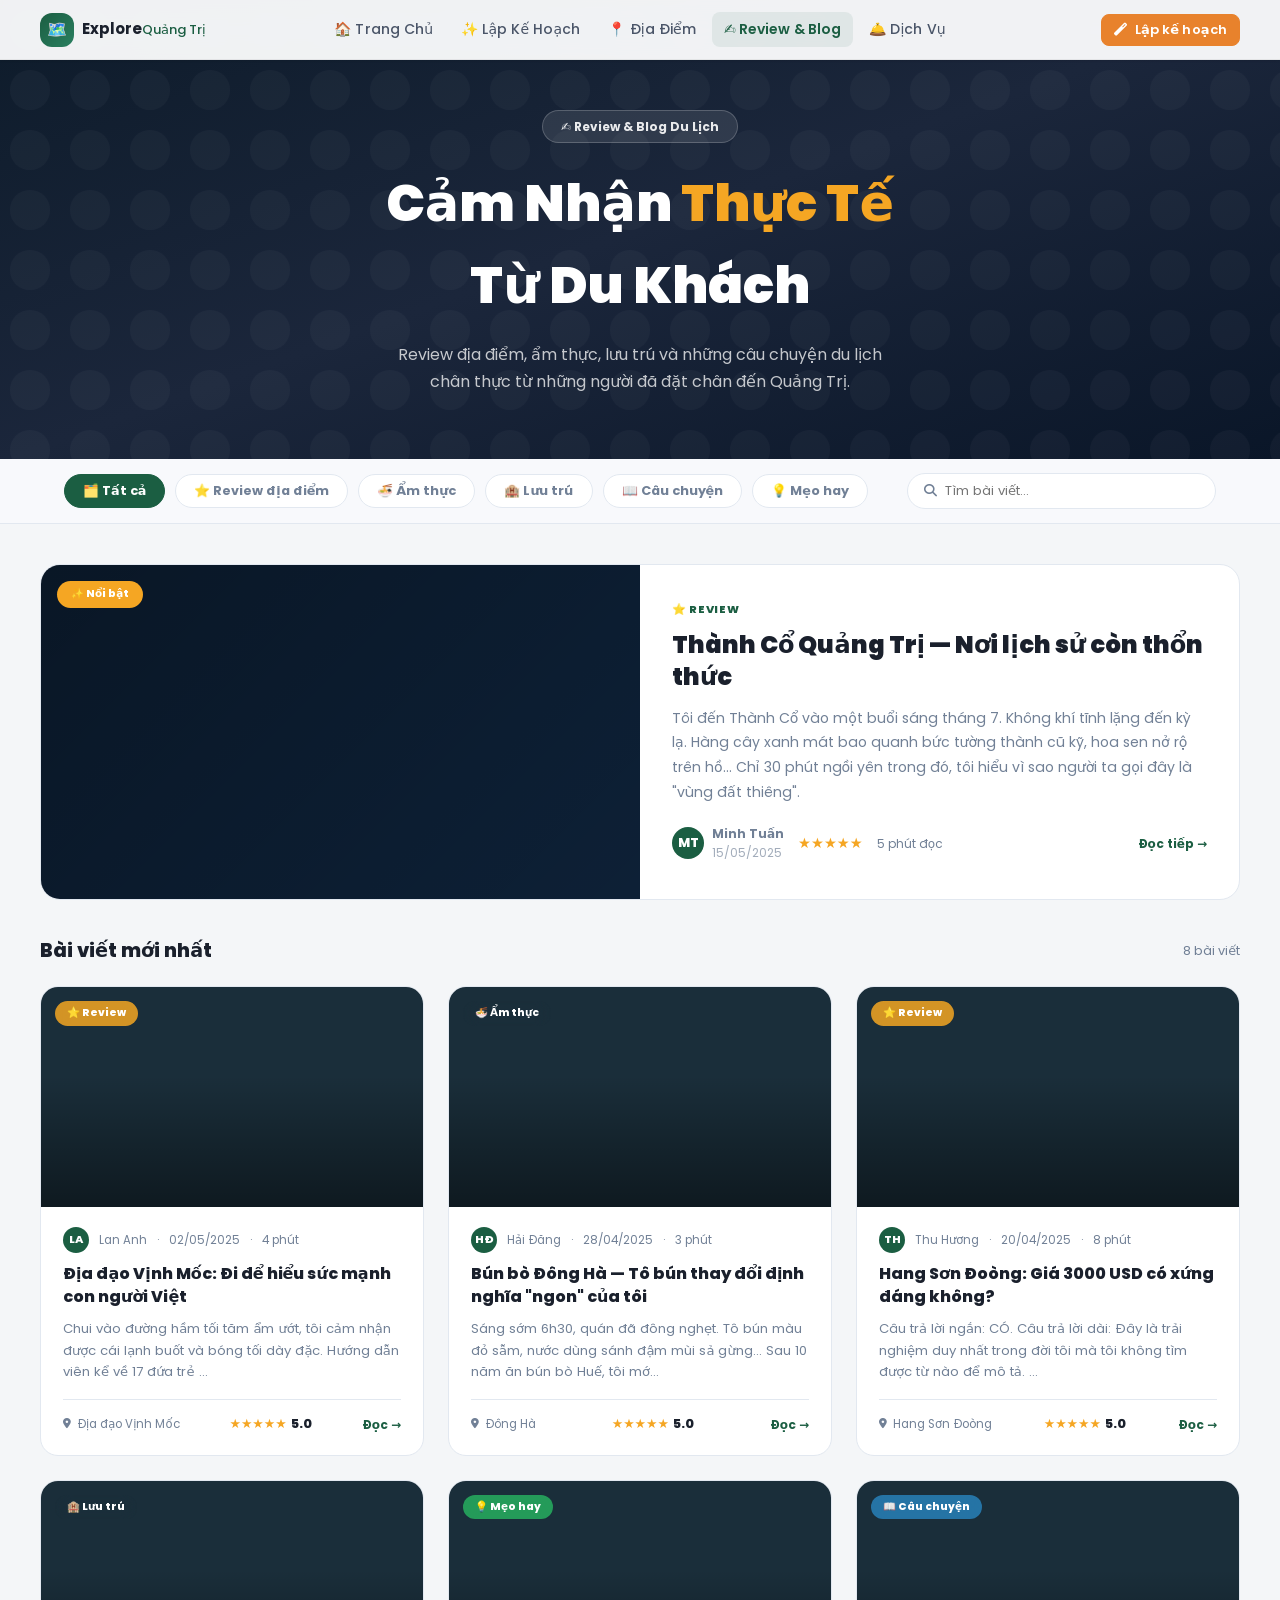
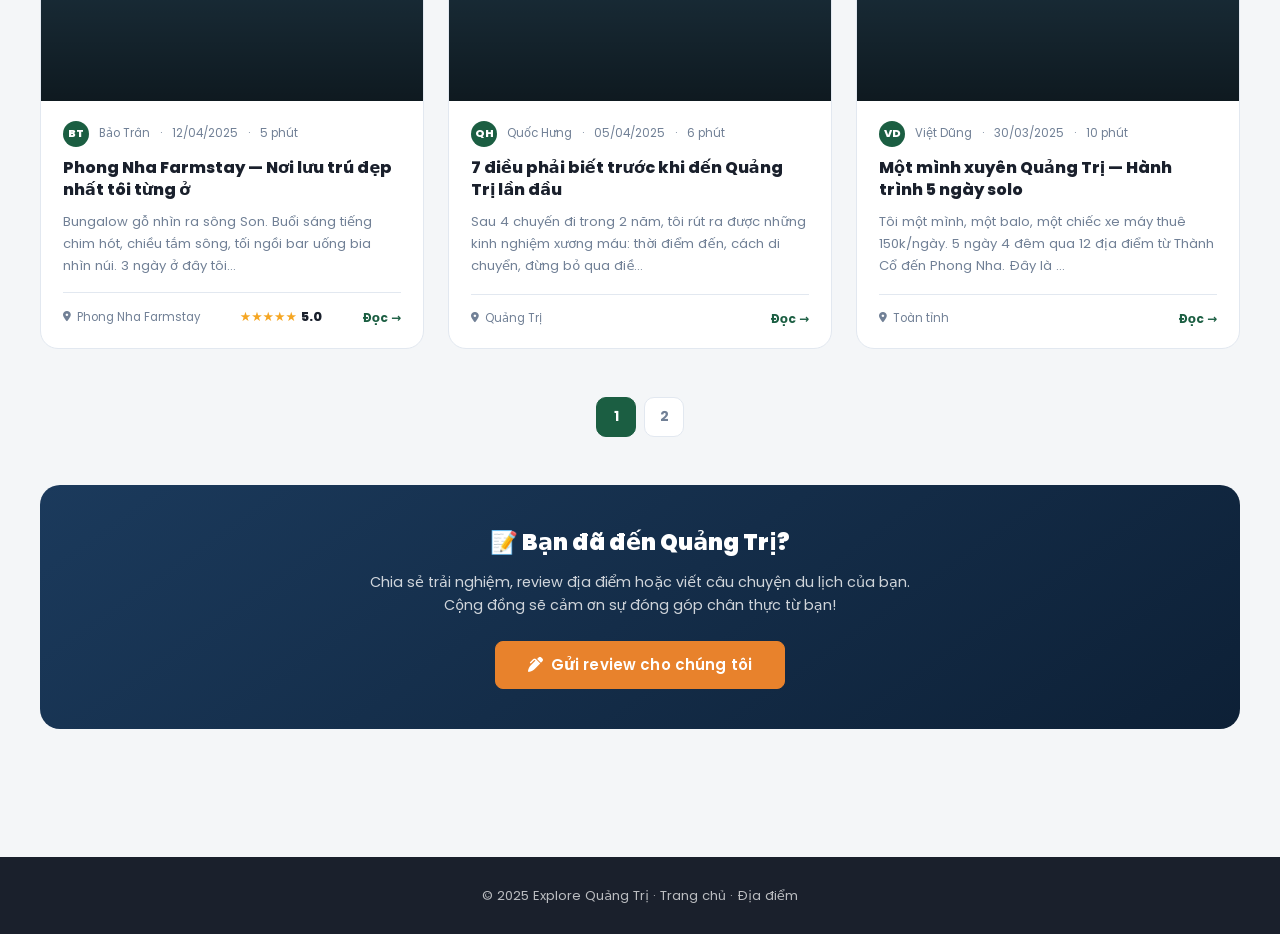
==== commit fdc4c1a2: "version1.2" ====
--- a/blog.html
+++ b/blog.html
@@ -1,10 +1,17 @@
 <!DOCTYPE html>
 <html lang="vi">
 <head>
+<!-- Google Tag Manager -->
+<script>(function(w,d,s,l,i){w[l]=w[l]||[];w[l].push({'gtm.start':
+new Date().getTime(),event:'gtm.js'});var f=d.getElementsByTagName(s)[0],
+j=d.createElement(s),dl=l!='dataLayer'?'&l='+l:'';j.async=true;j.src=
+'https://www.googletagmanager.com/gtm.js?id='+i+dl;f.parentNode.insertBefore(j,f);
+})(window,document,'script','dataLayer','GTM-5FL6FF42');</script>
+<!-- End Google Tag Manager -->
   <meta charset="UTF-8">
   <meta name="viewport" content="width=device-width, initial-scale=1.0">
-  <title>Review & Blog Du Lịch Quảng Trị | Explore Quảng Trị</title>
-  <meta name="description" content="Review thực tế và bài viết blog du lịch Quảng Trị: kinh nghiệm, cảm nhận địa điểm, ẩm thực, lưu trú từ du khách thực tế.">
+  <title>Review & Kinh Nghiệm Du Lịch Quảng Trị 2025 – Blog Thực Tế</title>
+  <meta name="description" content="Review địa điểm, ẩm thực, khách sạn Quảng Trị từ du khách thực tế. Kinh nghiệm tham quan Thành Cổ, Vịnh Mốc, Phong Nha, biển Cửa Tùng chi tiết nhất 2025.">
   <link rel="stylesheet" href="https://cdnjs.cloudflare.com/ajax/libs/font-awesome/6.5.1/css/all.min.css">
   <link rel="stylesheet" href="css/style.css">
   <script src="js/navbar.js" defer></script>
@@ -176,8 +183,68 @@
 }
 .page-btn:hover, .page-btn.active { background: var(--c-primary); border-color: var(--c-primary); color: #fff; }
   </style>
+  <!-- ═══ SEO TAGS ════════════════════════════════════════════ -->
+  <meta name="robots" content="index, follow, max-snippet:-1, max-image-preview:large">
+  <meta name="author" content="Explore Quảng Trị">
+  <meta name="geo.region" content="VN-QT">
+  <meta name="geo.placename" content="Quảng Trị, Việt Nam">
+  <meta name="language" content="vi">
+  <meta name="revisit-after" content="7 days">
+  <meta name="keywords" content="review du lịch Quảng Trị, kinh nghiệm du lịch Quảng Trị, blog Quảng Trị, ẩm thực Quảng Trị, review Thành Cổ, review Địa đạo Vịnh Mốc, khách sạn Quảng Trị, đặc sản Quảng Trị">
+  <!-- Open Graph -->
+  <meta property="og:type" content="website">
+  <meta property="og:site_name" content="Explore Quảng Trị">
+  <meta property="og:locale" content="vi_VN">
+  <meta property="og:url" content="https://explorequangtri.com/blog.html">
+  <meta property="og:title" content="Review & Kinh Nghiệm Du Lịch Quảng Trị 2025 – Blog Thực Tế">
+  <meta property="og:description" content="Review địa điểm, ẩm thực, khách sạn Quảng Trị từ du khách thực tế. Kinh nghiệm tham quan Thành Cổ, Vịnh Mốc, Phong Nha, biển Cửa Tùng chi tiết nhất 2025.">
+  <meta property="og:image" content="https://explorequangtri.com/images/og-cover.jpg">
+  <meta property="og:image:width" content="1200">
+  <meta property="og:image:height" content="630">
+  <meta property="og:image:alt" content="Du lịch Quảng Trị – Explore Quảng Trị">
+  <!-- Twitter Card -->
+  <meta name="twitter:card" content="summary_large_image">
+  <meta name="twitter:title" content="Review & Kinh Nghiệm Du Lịch Quảng Trị 2025 – Blog Thực Tế">
+  <meta name="twitter:description" content="Review địa điểm, ẩm thực, khách sạn Quảng Trị từ du khách thực tế. Kinh nghiệm tham quan Thành Cổ, Vịnh Mốc, Phong Nha, biển Cửa Tùng chi tiết nhất 2025.">
+  <meta name="twitter:image" content="https://explorequangtri.com/images/og-cover.jpg">
+  <!-- Canonical -->
+  <link rel="canonical" href="https://explorequangtri.com/blog.html">
+  <!-- JSON-LD Schema -->
+  <script type="application/ld+json">
+{
+  "@context": "https://schema.org",
+  "@type": "Blog",
+  "name": "Review & Blog Du Lịch Quảng Trị",
+  "description": "Kinh nghiệm và review du lịch Quảng Trị & Quảng Bình từ du khách thực tế",
+  "url": "https://explorequangtri.com/blog.html",
+  "publisher": {
+    "@type": "Organization",
+    "name": "Explore Quảng Trị",
+    "url": "https://explorequangtri.com"
+  },
+  "about": [
+    {"@type": "TouristDestination", "name": "Quảng Trị", "containsPlace": {"@type": "State", "name": "Quảng Trị"}},
+    {"@type": "TouristDestination", "name": "Quảng Bình", "containsPlace": {"@type": "State", "name": "Quảng Bình"}}
+  ]
+}
+</script>
+  <script type="application/ld+json">
+{
+  "@context": "https://schema.org",
+  "@type": "BreadcrumbList",
+  "itemListElement": [
+      {"@type":"ListItem","position":1,"name":"Trang Chủ","item":"https://explorequangtri.com/"}
+      {"@type":"ListItem","position":2,"name":"Review & Blog Du Lịch Quảng Trị","item":"https://explorequangtri.com/blog.html"}
+  ]
+}
+</script>
+  <!-- ═══ END SEO TAGS ════════════════════════════════════════ -->
 </head>
 <body class="page-normal">
+<!-- Google Tag Manager (noscript) -->
+<noscript><iframe src="https://www.googletagmanager.com/ns.html?id=GTM-5FL6FF42"
+height="0" width="0" style="display:none;visibility:hidden"></iframe></noscript>
+<!-- End Google Tag Manager (noscript) -->
 
 
 <!-- HERO -->
